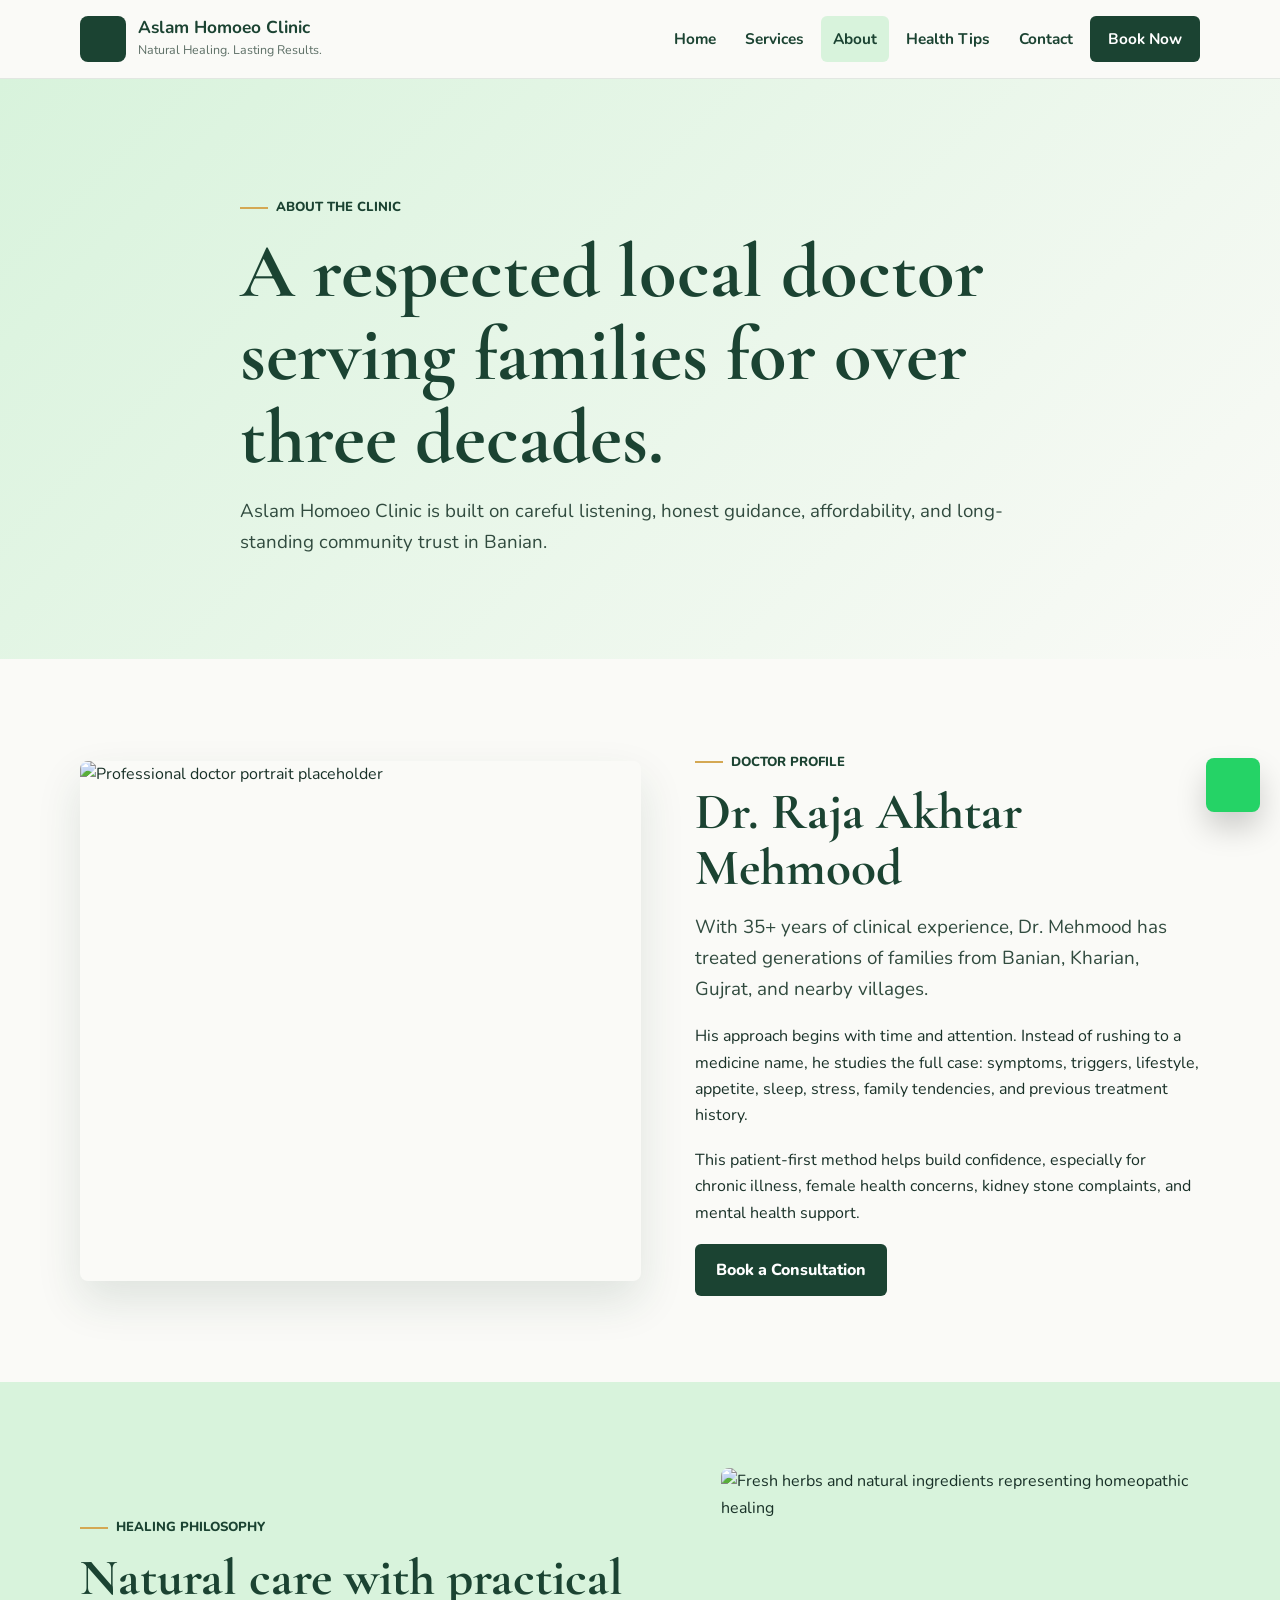
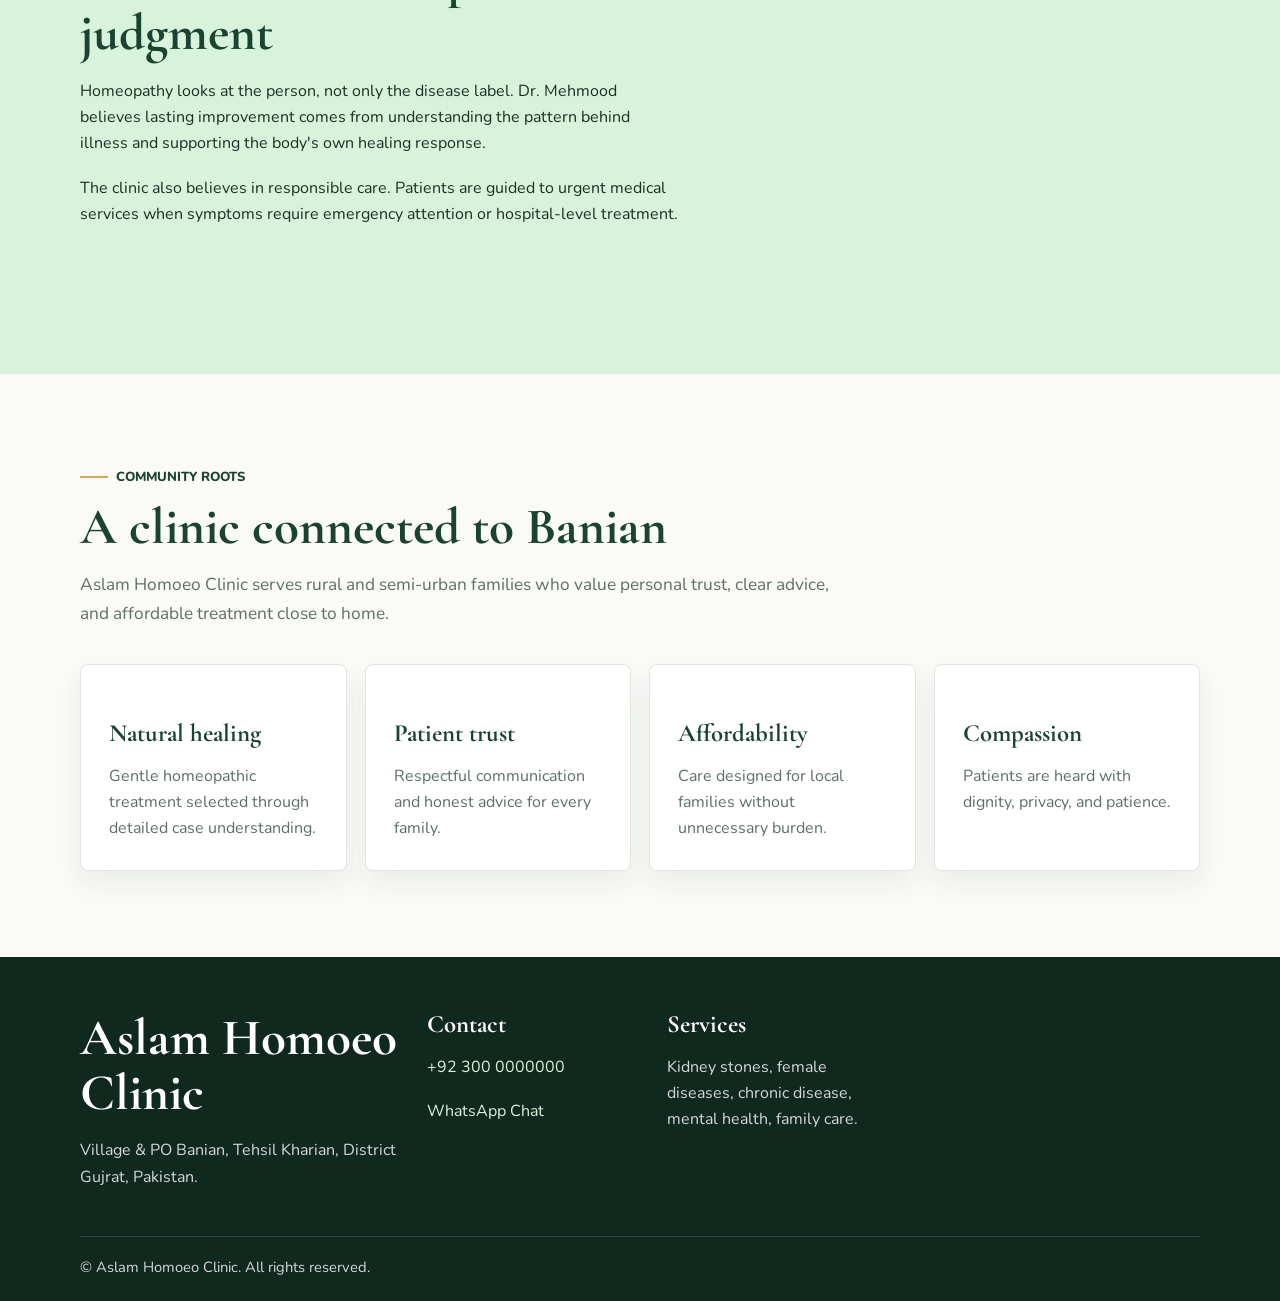
==== about.html @ 2507f26b "Add files via upload" ====
<!DOCTYPE html>
<html lang="en">
<head>
  <meta charset="UTF-8">
  <meta name="viewport" content="width=device-width, initial-scale=1.0">
  <title>About Dr Raja Akhtar Mehmood | Aslam Homoeo Clinic</title>
  <meta name="description" content="Learn about Dr Raja Akhtar Mehmood, his 35+ years of homeopathic experience, and Aslam Homoeo Clinic's community roots in Banian, Kharian, Gujrat.">
  <meta name="keywords" content="Dr Raja Akhtar Mehmood homeopathy, Best homeopathic doctor Banian, Homeopathic doctor Gujrat Pakistan">
  <meta name="google-analytics-placeholder" content="G-XXXXXXXXXX">
  <link rel="preconnect" href="https://fonts.googleapis.com">
  <link rel="preconnect" href="https://fonts.gstatic.com" crossorigin>
  <link href="https://fonts.googleapis.com/css2?family=Cormorant+Garamond:wght@600;700&family=Nunito:wght@400;500;600;700&display=swap" rel="stylesheet">
  <link rel="stylesheet" href="https://unpkg.com/@phosphor-icons/web@2.1.1/src/regular/style.css">
  <link rel="stylesheet" href="style.css">
</head>
<body>
  <a class="skip-link" href="#main">Skip to content</a>
  <header class="site-header"><nav class="navbar container" aria-label="Main navigation"><a class="brand" href="index.html"><span class="brand-mark"><i class="ph ph-leaf"></i></span><span><strong>Aslam Homoeo Clinic</strong><small>Natural Healing. Lasting Results.</small></span></a><button class="menu-toggle" type="button" aria-expanded="false" aria-controls="primary-menu" aria-label="Open menu"><i class="ph ph-list"></i></button><div class="nav-links" id="primary-menu"><a href="index.html">Home</a><a href="services.html">Services</a><a class="active" href="about.html">About</a><a href="blog.html">Health Tips</a><a href="contact.html">Contact</a><a class="nav-cta" href="booking.html">Book Now</a></div></nav></header>
  <main id="main">
    <section class="page-hero about-hero">
      <div class="container narrow"><span class="eyebrow">About the clinic</span><h1>A respected local doctor serving families for over three decades.</h1><p>Aslam Homoeo Clinic is built on careful listening, honest guidance, affordability, and long-standing community trust in Banian.</p></div>
    </section>

    <section class="section split-section">
      <div class="container split-grid">
        <div class="photo-frame"><img src="https://images.unsplash.com/photo-1622253692010-333f2da6031d?auto=format&fit=crop&w=900&q=80" alt="Professional doctor portrait placeholder" loading="lazy"></div>
        <div><span class="eyebrow">Doctor profile</span><h2>Dr. Raja Akhtar Mehmood</h2><p class="lead">With 35+ years of clinical experience, Dr. Mehmood has treated generations of families from Banian, Kharian, Gujrat, and nearby villages.</p><p>His approach begins with time and attention. Instead of rushing to a medicine name, he studies the full case: symptoms, triggers, lifestyle, appetite, sleep, stress, family tendencies, and previous treatment history.</p><p>This patient-first method helps build confidence, especially for chronic illness, female health concerns, kidney stone complaints, and mental health support.</p><a class="btn btn-primary" href="booking.html">Book a Consultation</a></div>
      </div>
    </section>

    <section class="section sage">
      <div class="container story-grid">
        <article><span class="eyebrow">Healing philosophy</span><h2>Natural care with practical judgment</h2><p>Homeopathy looks at the person, not only the disease label. Dr. Mehmood believes lasting improvement comes from understanding the pattern behind illness and supporting the body's own healing response.</p><p>The clinic also believes in responsible care. Patients are guided to urgent medical services when symptoms require emergency attention or hospital-level treatment.</p></article>
        <article class="image-tile"><img src="https://images.unsplash.com/photo-1471193945509-9ad0617afabf?auto=format&fit=crop&w=900&q=80" alt="Fresh herbs and natural ingredients representing homeopathic healing" loading="lazy"></article>
      </div>
    </section>

    <section class="section">
      <div class="container">
        <div class="section-heading"><span class="eyebrow">Community roots</span><h2>A clinic connected to Banian</h2><p>Aslam Homoeo Clinic serves rural and semi-urban families who value personal trust, clear advice, and affordable treatment close to home.</p></div>
        <div class="values-grid">
          <article><i class="ph ph-leaf"></i><h3>Natural healing</h3><p>Gentle homeopathic treatment selected through detailed case understanding.</p></article>
          <article><i class="ph ph-handshake"></i><h3>Patient trust</h3><p>Respectful communication and honest advice for every family.</p></article>
          <article><i class="ph ph-coins"></i><h3>Affordability</h3><p>Care designed for local families without unnecessary burden.</p></article>
          <article><i class="ph ph-heart"></i><h3>Compassion</h3><p>Patients are heard with dignity, privacy, and patience.</p></article>
        </div>
      </div>
    </section>
  </main>
  <footer class="site-footer"><div class="container footer-grid"><div><h2>Aslam Homoeo Clinic</h2><p>Village & PO Banian, Tehsil Kharian, District Gujrat, Pakistan.</p></div><div><h3>Contact</h3><p><a href="tel:+923000000000">+92 300 0000000</a></p><p><a href="https://wa.me/923000000000">WhatsApp Chat</a></p></div><div><h3>Services</h3><p>Kidney stones, female diseases, chronic disease, mental health, family care.</p></div><div class="footer-map"><iframe title="Map to Aslam Homoeo Clinic Banian" loading="lazy" src="https://www.google.com/maps?q=Banian%20Kharian%20Gujrat%20Pakistan&output=embed"></iframe></div></div><div class="footer-bottom container">© <span id="year"></span> Aslam Homoeo Clinic. All rights reserved.</div></footer>
  <a class="whatsapp-float" href="https://wa.me/923000000000?text=Assalam%20o%20Alaikum%2C%20I%20want%20to%20book%20a%20consultation%20at%20Aslam%20Homoeo%20Clinic." aria-label="Chat on WhatsApp"><i class="ph ph-whatsapp-logo"></i></a>
  <button class="scroll-top" type="button" aria-label="Scroll to top"><i class="ph ph-arrow-up"></i></button>
  <script src="script.js"></script>
</body>
</html>
---- style.css ----
:root {
  --forest: #1b4332;
  --forest-2: #24583f;
  --gold: #d4a853;
  --sage: #d8f3dc;
  --warm: #fafaf7;
  --ink: #183027;
  --muted: #5d6f66;
  --line: #dce8df;
  --white: #ffffff;
  --shadow: 0 20px 45px rgba(27, 67, 50, 0.12);
}

* { box-sizing: border-box; }
html { scroll-behavior: smooth; }
body {
  margin: 0;
  font-family: "Nunito", system-ui, -apple-system, BlinkMacSystemFont, "Segoe UI", sans-serif;
  color: var(--ink);
  background: var(--warm);
  line-height: 1.65;
  text-rendering: optimizeLegibility;
}
img { max-width: 100%; display: block; }
a { color: inherit; text-decoration: none; }
button, input, textarea, select { font: inherit; }
h1, h2, h3 {
  font-family: "Cormorant Garamond", Georgia, serif;
  line-height: 1.08;
  color: var(--forest);
  margin: 0 0 16px;
  letter-spacing: 0;
}
h1 { font-size: clamp(2.7rem, 6vw, 5.6rem); }
h2 { font-size: clamp(2.1rem, 4vw, 3.5rem); }
h3 { font-size: 1.55rem; }
p { margin: 0 0 18px; }
.container { width: min(1120px, calc(100% - 32px)); margin: 0 auto; }
.narrow { max-width: 800px; }
.skip-link { position: absolute; top: -48px; left: 16px; background: var(--forest); color: var(--white); padding: 10px 14px; z-index: 1000; }
.skip-link:focus { top: 16px; }

.site-header {
  position: sticky;
  top: 0;
  z-index: 100;
  background: rgba(250, 250, 247, 0.94);
  backdrop-filter: blur(14px);
  border-bottom: 1px solid rgba(27, 67, 50, 0.1);
}
.navbar { display: flex; align-items: center; justify-content: space-between; min-height: 78px; gap: 20px; }
.brand { display: inline-flex; align-items: center; gap: 12px; color: var(--forest); }
.brand-mark { width: 46px; height: 46px; border-radius: 8px; background: var(--forest); color: var(--gold); display: grid; place-items: center; font-size: 25px; }
.brand strong { display: block; font-size: 1.08rem; line-height: 1.1; }
.brand small { display: block; color: var(--muted); font-size: 0.78rem; margin-top: 3px; }
.nav-links { display: flex; align-items: center; gap: 5px; }
.nav-links a { padding: 10px 12px; border-radius: 6px; color: var(--forest); font-weight: 700; font-size: 0.96rem; }
.nav-links a:hover, .nav-links a.active { background: var(--sage); }
.nav-links .nav-cta { background: var(--forest); color: var(--white); padding-inline: 18px; }
.nav-links .nav-cta:hover, .nav-links .nav-cta.active { background: var(--forest-2); }
.menu-toggle { display: none; border: 0; background: var(--forest); color: var(--white); width: 44px; height: 44px; border-radius: 6px; font-size: 24px; }

.hero { min-height: calc(100vh - 78px); display: flex; align-items: center; padding: 44px 0; background: linear-gradient(90deg, var(--warm) 0%, var(--warm) 62%, var(--sage) 62%); }
.hero-grid, .split-grid { display: grid; grid-template-columns: 1fr 0.9fr; gap: 54px; align-items: center; }
.hero-copy p { font-size: 1.17rem; max-width: 620px; color: #314b3f; }
.hero-media { border-radius: 8px; overflow: hidden; box-shadow: var(--shadow); min-height: 520px; }
.hero-media img, .photo-frame img, .image-tile img { width: 100%; height: 100%; object-fit: cover; }
.eyebrow { display: inline-flex; align-items: center; gap: 8px; color: var(--forest); font-weight: 800; text-transform: uppercase; letter-spacing: 0; font-size: 0.82rem; margin-bottom: 12px; }
.eyebrow::before { content: ""; width: 28px; height: 2px; background: var(--gold); }
.hero-actions { display: flex; gap: 12px; flex-wrap: wrap; margin: 28px 0 12px; }
.btn { display: inline-flex; align-items: center; justify-content: center; gap: 8px; min-height: 48px; padding: 12px 20px; border-radius: 6px; font-weight: 800; border: 1px solid transparent; cursor: pointer; transition: transform 0.2s ease, background 0.2s ease, border-color 0.2s ease; }
.btn:hover { transform: translateY(-2px); }
.btn-primary { background: var(--forest); color: var(--white); }
.btn-secondary { background: var(--gold); color: #1e241d; }
.care-note, .small { font-size: 0.95rem; color: var(--muted); }

.trust-bar { background: var(--forest); color: var(--white); }
.trust-items { display: grid; grid-template-columns: repeat(3, 1fr); gap: 1px; }
.trust-items span { text-align: center; padding: 20px 12px; background: rgba(255,255,255,0.04); }
.trust-items strong { color: var(--gold); }

.section { padding: 86px 0; }
.sage { background: var(--sage); }
.section-heading { max-width: 760px; margin-bottom: 36px; }
.section-heading.center { margin-inline: auto; text-align: center; }
.section-heading p { color: var(--muted); font-size: 1.08rem; }
.section-heading.light h2, .section-heading.light .eyebrow, .section-heading.light p { color: var(--white); }
.card-grid { display: grid; grid-template-columns: repeat(3, 1fr); gap: 20px; }
.service-card, .feature-grid article, .values-grid article, .specialty-card, .testimonial, .form-card, .contact-panel, .booking-aside, .blog-card, .service-detail {
  background: var(--white);
  border: 1px solid var(--line);
  border-radius: 8px;
  box-shadow: 0 12px 28px rgba(27, 67, 50, 0.07);
}
.service-card, .feature-grid article, .values-grid article { padding: 28px; }
.service-card i, .feature-grid i, .values-grid i, .service-detail i { color: var(--gold); font-size: 34px; margin-bottom: 16px; display: inline-block; }
.service-card p, .feature-grid p, .values-grid p { color: var(--muted); margin-bottom: 0; }
.split-section .lead { font-size: 1.18rem; color: #314b3f; }
.photo-frame { min-height: 520px; border-radius: 8px; overflow: hidden; box-shadow: var(--shadow); }
.check-list { list-style: none; padding: 0; margin: 18px 0 24px; }
.check-list li { position: relative; padding-left: 30px; margin-bottom: 10px; }
.check-list li::before { content: "✓"; position: absolute; left: 0; top: 0; color: var(--forest); font-weight: 900; }
.text-link { color: var(--forest); font-weight: 900; display: inline-flex; gap: 6px; align-items: center; }

.feature-grid, .values-grid { display: grid; grid-template-columns: repeat(4, 1fr); gap: 18px; }
.specialty-band { background: var(--forest); }
.specialty-grid { grid-template-columns: repeat(3, 1fr); }
.specialty-card { padding: 30px; background: #fdfdf9; }
.specialty-card i { font-size: 38px; color: var(--forest); background: var(--sage); width: 58px; height: 58px; border-radius: 8px; display: grid; place-items: center; margin-bottom: 20px; }
.specialty-card p { color: var(--muted); }
.specialty-card a { color: var(--forest); font-weight: 900; }

.testimonial-shell { position: relative; display: grid; grid-template-columns: 48px 1fr 48px; gap: 18px; align-items: center; }
.testimonial-slider { position: relative; min-height: 245px; }
.testimonial { display: none; padding: 38px; min-height: 245px; }
.testimonial.active { display: block; animation: fadeIn 0.35s ease; }
.stars { color: var(--gold); font-size: 1.25rem; margin-bottom: 14px; }
.testimonial p { font-size: 1.25rem; color: #314b3f; }
.testimonial h3 { margin-bottom: 0; font-size: 1.25rem; }
.slider-btn { width: 48px; height: 48px; border: 1px solid var(--line); background: var(--white); color: var(--forest); border-radius: 6px; display: grid; place-items: center; cursor: pointer; }

.faq-wrap { max-width: 900px; }
.faq-item { border-bottom: 1px solid rgba(27,67,50,0.18); }
.faq-item button { width: 100%; padding: 22px 0; border: 0; background: transparent; color: var(--forest); display: flex; justify-content: space-between; align-items: center; text-align: left; font-weight: 900; cursor: pointer; }
.faq-panel { max-height: 0; overflow: hidden; transition: max-height 0.3s ease; }
.faq-panel p { color: var(--muted); padding: 0 42px 20px 0; margin: 0; }
.faq-item.open .faq-panel { max-height: 220px; }
.faq-item.open i { transform: rotate(45deg); }
.faq-item i { transition: transform 0.2s ease; }

.final-cta { padding: 76px 0; text-align: center; background: linear-gradient(rgba(27,67,50,0.9), rgba(27,67,50,0.9)), url("https://images.unsplash.com/photo-1471193945509-9ad0617afabf?auto=format&fit=crop&w=1400&q=80") center/cover; color: var(--white); }
.final-cta h2 { color: var(--white); }

.page-hero { padding: 112px 0 84px; background: linear-gradient(135deg, var(--sage), var(--warm)); }
.page-hero p { color: #314b3f; font-size: 1.17rem; }
.service-detail-list { display: grid; gap: 24px; }
.service-detail { display: grid; grid-template-columns: 0.72fr 1fr; gap: 36px; padding: 34px; align-items: start; }
.highlight-detail { border-color: rgba(212, 168, 83, 0.55); background: #fffdf6; }
.service-detail h3 { font-size: 1.25rem; margin-bottom: 8px; }

.story-grid { display: grid; grid-template-columns: 1fr 0.8fr; gap: 42px; align-items: center; }
.image-tile { min-height: 420px; border-radius: 8px; overflow: hidden; }

.contact-grid, .booking-grid { display: grid; grid-template-columns: 0.85fr 1.15fr; gap: 26px; align-items: start; }
.contact-panel, .booking-aside { padding: 30px; }
.contact-line { display: flex; gap: 12px; margin-bottom: 18px; color: #314b3f; }
.contact-line i { color: var(--gold); font-size: 24px; flex: 0 0 auto; margin-top: 2px; }
.form-card { padding: 30px; }
.form-card label { display: grid; gap: 7px; color: var(--forest); font-weight: 800; margin-bottom: 16px; }
.form-card input, .form-card textarea, .form-card select { width: 100%; border: 1px solid #cbdccf; background: #fff; border-radius: 6px; padding: 13px 14px; color: var(--ink); }
.form-card input:focus, .form-card textarea:focus, .form-card select:focus { outline: 3px solid rgba(212,168,83,0.28); border-color: var(--gold); }
.form-card .field-error { border-color: #b3261e; }
.form-row { display: grid; grid-template-columns: 1fr 1fr; gap: 16px; }
.form-status { min-height: 24px; color: var(--forest); font-weight: 800; margin-top: 12px; }
.map-section iframe, .footer-map iframe { width: 100%; border: 0; display: block; }
.map-section iframe { height: 420px; }
.footer-map iframe { height: 170px; border-radius: 8px; }
.doctor-note { display: flex; gap: 14px; padding-top: 22px; border-top: 1px solid var(--line); margin-top: 22px; }
.doctor-note i { color: var(--gold); font-size: 30px; }

.blog-grid { display: grid; gap: 24px; }
.blog-card { display: grid; grid-template-columns: 0.42fr 1fr; overflow: hidden; }
.blog-card img { width: 100%; height: 100%; object-fit: cover; min-height: 280px; }
.blog-card div { padding: 30px; }
.blog-card span { color: var(--gold); font-weight: 900; text-transform: uppercase; font-size: 0.8rem; }

.site-footer { background: #10291f; color: rgba(255,255,255,0.82); padding: 54px 0 22px; }
.site-footer h2, .site-footer h3 { color: var(--white); }
.footer-grid { display: grid; grid-template-columns: 1.2fr 0.8fr 0.8fr 1.1fr; gap: 28px; }
.site-footer a { color: var(--sage); }
.footer-bottom { border-top: 1px solid rgba(255,255,255,0.14); margin-top: 28px; padding-top: 18px; font-size: 0.92rem; }
.whatsapp-float, .scroll-top { position: fixed; right: 20px; width: 54px; height: 54px; border-radius: 8px; display: grid; place-items: center; border: 0; z-index: 120; box-shadow: 0 16px 30px rgba(0,0,0,0.18); }
.whatsapp-float { bottom: 88px; background: #25d366; color: #092a15; font-size: 30px; }
.scroll-top { bottom: 22px; background: var(--forest); color: var(--white); font-size: 22px; opacity: 0; pointer-events: none; cursor: pointer; transition: opacity 0.2s ease; }
.scroll-top.visible { opacity: 1; pointer-events: auto; }

@keyframes fadeIn { from { opacity: 0; transform: translateY(8px); } to { opacity: 1; transform: translateY(0); } }

@media (max-width: 920px) {
  .menu-toggle { display: grid; place-items: center; }
  .nav-links { position: absolute; left: 16px; right: 16px; top: 78px; background: var(--warm); border: 1px solid var(--line); box-shadow: var(--shadow); border-radius: 8px; padding: 12px; flex-direction: column; align-items: stretch; display: none; }
  .nav-links.open { display: flex; }
  .nav-links a { width: 100%; }
  .hero { min-height: auto; background: var(--warm); padding: 34px 0 58px; }
  .hero-grid, .split-grid, .story-grid, .contact-grid, .booking-grid, .service-detail { grid-template-columns: 1fr; }
  .hero-media, .photo-frame { min-height: 380px; }
  .card-grid, .feature-grid, .values-grid { grid-template-columns: repeat(2, 1fr); }
  .footer-grid { grid-template-columns: 1fr 1fr; }
}

@media (max-width: 640px) {
  .container { width: min(100% - 24px, 1120px); }
  .navbar { min-height: 72px; }
  .brand-mark { width: 40px; height: 40px; }
  .brand small { display: none; }
  h1 { font-size: 2.65rem; }
  h2 { font-size: 2.15rem; }
  .section { padding: 62px 0; }
  .page-hero { padding: 84px 0 58px; }
  .hero-actions, .btn, .full-mobile { width: 100%; }
  .trust-items, .card-grid, .feature-grid, .values-grid, .specialty-grid, .footer-grid, .form-row, .blog-card { grid-template-columns: 1fr; }
  .testimonial-shell { grid-template-columns: 1fr; }
  .slider-btn { display: none; }
  .testimonial { padding: 26px; }
  .service-detail, .contact-panel, .booking-aside, .form-card, .blog-card div { padding: 24px; }
  .blog-card img { min-height: 220px; }
  .whatsapp-float, .scroll-top { right: 14px; width: 50px; height: 50px; }
}
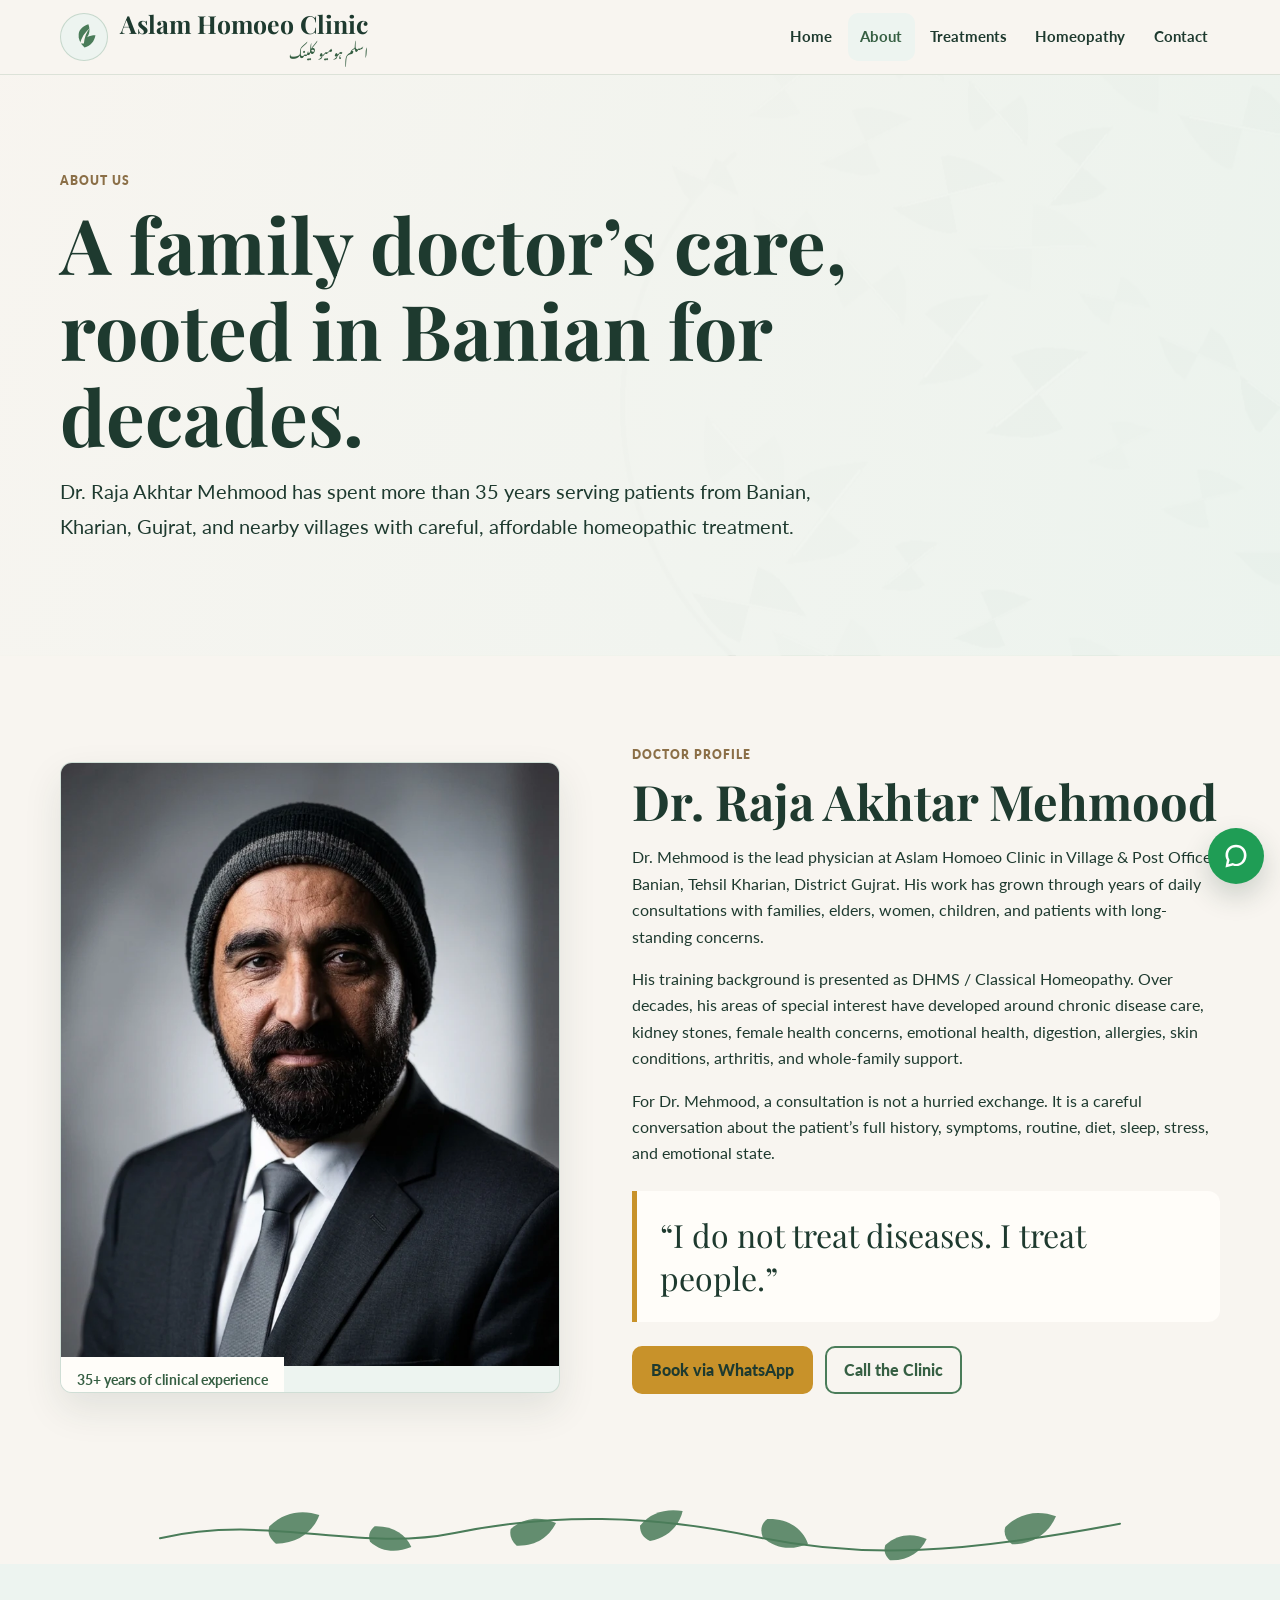
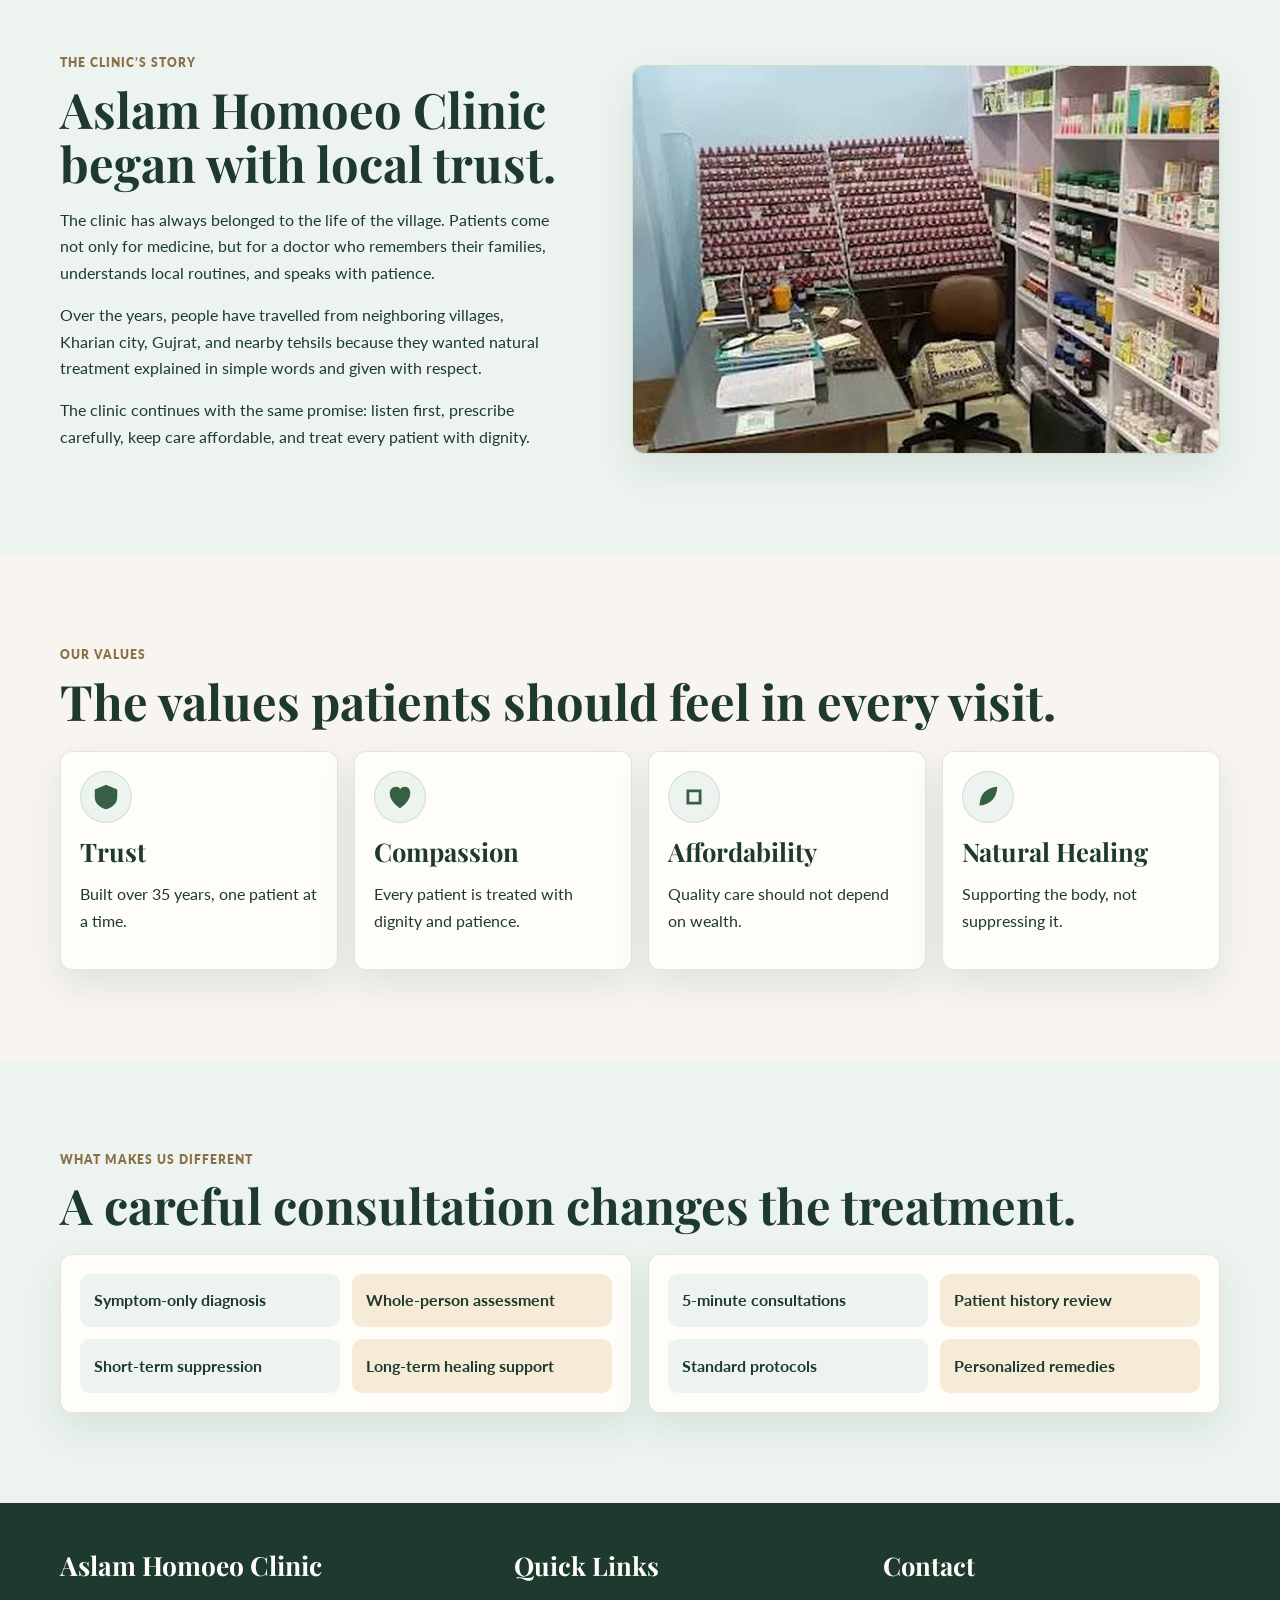
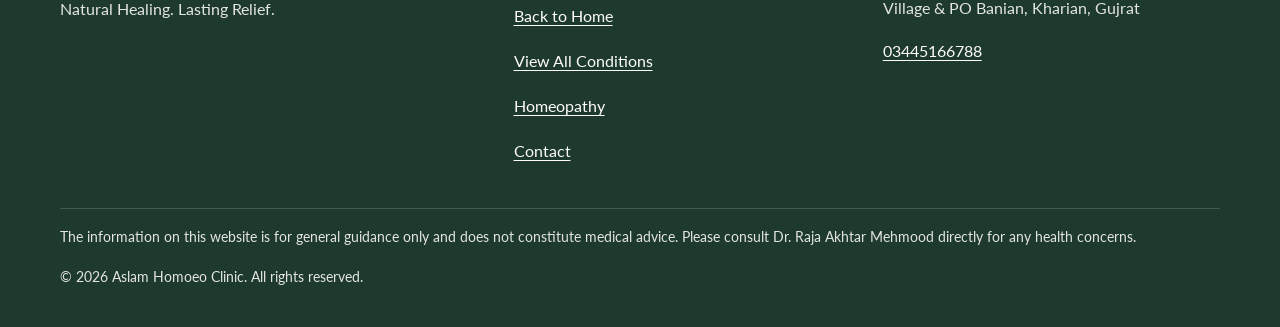
==== commit b8551b4e: "Add files via upload" ====
--- a/about.html
+++ b/about.html
@@ -1,55 +1,104 @@
-<!DOCTYPE html>
+<!doctype html>
 <html lang="en">
 <head>
-  <meta charset="UTF-8">
-  <meta name="viewport" content="width=device-width, initial-scale=1.0">
-  <title>About Dr Raja Akhtar Mehmood | Aslam Homoeo Clinic</title>
-  <meta name="description" content="Learn about Dr Raja Akhtar Mehmood, his 35+ years of homeopathic experience, and Aslam Homoeo Clinic's community roots in Banian, Kharian, Gujrat.">
-  <meta name="keywords" content="Dr Raja Akhtar Mehmood homeopathy, Best homeopathic doctor Banian, Homeopathic doctor Gujrat Pakistan">
-  <meta name="google-analytics-placeholder" content="G-XXXXXXXXXX">
+  <meta charset="utf-8">
+  <meta name="viewport" content="width=device-width, initial-scale=1">
+  <title>About Dr. Raja Akhtar Mehmood | 35+ Years Homeopathic Experience | Kharian</title>
+  <meta name="description" content="Meet Dr. Raja Akhtar Mehmood, an experienced homeopathic physician serving Banian, Kharian, Gujrat families for over 35 years.">
+  <link rel="canonical" href="https://aslamhomoeoclinic.pk/about.html">
+  <meta property="og:title" content="About Dr. Raja Akhtar Mehmood | Aslam Homoeo Clinic">
+  <meta property="og:description" content="Learn about Dr. Mehmood's listening-first homeopathic care and decades of service in Banian, Kharian, Gujrat.">
+  <meta property="og:type" content="website">
+  <meta property="og:url" content="https://aslamhomoeoclinic.pk/about.html">
+  <meta property="og:image" content="https://aslamhomoeoclinic.pk/assets/images/dr-mehmood-portrait.jpg">
+  <meta name="twitter:card" content="summary_large_image">
   <link rel="preconnect" href="https://fonts.googleapis.com">
   <link rel="preconnect" href="https://fonts.gstatic.com" crossorigin>
-  <link href="https://fonts.googleapis.com/css2?family=Cormorant+Garamond:wght@600;700&family=Nunito:wght@400;500;600;700&display=swap" rel="stylesheet">
-  <link rel="stylesheet" href="https://unpkg.com/@phosphor-icons/web@2.1.1/src/regular/style.css">
-  <link rel="stylesheet" href="style.css">
+  <link href="https://fonts.googleapis.com/css2?family=Lato:wght@400;700;900&family=Noto+Nastaliq+Urdu:wght@400&family=Playfair+Display:wght@700&display=swap" rel="stylesheet">
+  <script>document.documentElement.classList.add('js');</script>
+  <style>body{margin:0;background:#f8f5f0;color:#1e3a2f;font-family:Lato,Arial,sans-serif}.site-header{position:sticky;top:0;z-index:900;background:rgba(248,245,240,.95);border-bottom:1px solid rgba(74,124,89,.16)}.container{width:min(100% - 2rem,1160px);margin:auto}.btn{min-height:48px}</style>
+  <link rel="preload" href="css/style.css" as="style" onload="this.onload=null;this.rel='stylesheet'">
+  <link rel="preload" href="css/components.css" as="style" onload="this.onload=null;this.rel='stylesheet'">
+  <link rel="preload" href="css/responsive.css" as="style" onload="this.onload=null;this.rel='stylesheet'">
+  <noscript><link rel="stylesheet" href="css/style.css"><link rel="stylesheet" href="css/components.css"><link rel="stylesheet" href="css/responsive.css"></noscript>
+  <!-- Google Analytics 4: replace G-XXXXXXXXXX and uncomment when analytics is activated. -->
 </head>
 <body>
-  <a class="skip-link" href="#main">Skip to content</a>
-  <header class="site-header"><nav class="navbar container" aria-label="Main navigation"><a class="brand" href="index.html"><span class="brand-mark"><i class="ph ph-leaf"></i></span><span><strong>Aslam Homoeo Clinic</strong><small>Natural Healing. Lasting Results.</small></span></a><button class="menu-toggle" type="button" aria-expanded="false" aria-controls="primary-menu" aria-label="Open menu"><i class="ph ph-list"></i></button><div class="nav-links" id="primary-menu"><a href="index.html">Home</a><a href="services.html">Services</a><a class="active" href="about.html">About</a><a href="blog.html">Health Tips</a><a href="contact.html">Contact</a><a class="nav-cta" href="booking.html">Book Now</a></div></nav></header>
+  <a class="skip-link" href="#main">Skip to main content</a>
+  <header class="site-header"><div class="nav-wrap"><a class="brand" href="index.html"><span class="brand-mark" aria-hidden="true"><svg viewBox="0 0 48 48"><path fill="#4A7C59" d="M24 41c-7-7-10-14-9-21 1-7 6-12 15-15 3 8 2 15-2 20 4-2 8-3 13-3-2 10-7 16-17 19Z"/><path fill="#F8F5F0" d="M23 35c1-10 4-18 10-25-9 8-14 16-16 25h6Z"/></svg></span><span><span class="brand-name">Aslam Homoeo Clinic</span><span class="brand-urdu" lang="ur" dir="rtl">اسلم ہومیو کلینک</span></span></a><button class="menu-toggle" type="button" aria-label="Open navigation menu" aria-expanded="false" aria-controls="primary-nav"><span></span></button><nav class="primary-nav" id="primary-nav" aria-label="Primary navigation"><a href="index.html">Home</a><a href="about.html" aria-current="page">About</a><a href="treatments.html">Treatments</a><a href="homeopathy.html">Homeopathy</a><a href="contact.html">Contact</a></nav></div></header>
   <main id="main">
-    <section class="page-hero about-hero">
-      <div class="container narrow"><span class="eyebrow">About the clinic</span><h1>A respected local doctor serving families for over three decades.</h1><p>Aslam Homoeo Clinic is built on careful listening, honest guidance, affordability, and long-standing community trust in Banian.</p></div>
-    </section>
-
-    <section class="section split-section">
-      <div class="container split-grid">
-        <div class="photo-frame"><img src="https://images.unsplash.com/photo-1622253692010-333f2da6031d?auto=format&fit=crop&w=900&q=80" alt="Professional doctor portrait placeholder" loading="lazy"></div>
-        <div><span class="eyebrow">Doctor profile</span><h2>Dr. Raja Akhtar Mehmood</h2><p class="lead">With 35+ years of clinical experience, Dr. Mehmood has treated generations of families from Banian, Kharian, Gujrat, and nearby villages.</p><p>His approach begins with time and attention. Instead of rushing to a medicine name, he studies the full case: symptoms, triggers, lifestyle, appetite, sleep, stress, family tendencies, and previous treatment history.</p><p>This patient-first method helps build confidence, especially for chronic illness, female health concerns, kidney stone complaints, and mental health support.</p><a class="btn btn-primary" href="booking.html">Book a Consultation</a></div>
+    <section class="page-hero">
+      <div class="container">
+        <p class="eyebrow" data-editable="true">About Us</p>
+        <h1 data-editable="true">A family doctor’s care, rooted in Banian for decades.</h1>
+        <p class="lead" data-editable="true">Dr. Raja Akhtar Mehmood has spent more than 35 years serving patients from Banian, Kharian, Gujrat, and nearby villages with careful, affordable homeopathic treatment.</p>
       </div>
     </section>
-
-    <section class="section sage">
-      <div class="container story-grid">
-        <article><span class="eyebrow">Healing philosophy</span><h2>Natural care with practical judgment</h2><p>Homeopathy looks at the person, not only the disease label. Dr. Mehmood believes lasting improvement comes from understanding the pattern behind illness and supporting the body's own healing response.</p><p>The clinic also believes in responsible care. Patients are guided to urgent medical services when symptoms require emergency attention or hospital-level treatment.</p></article>
-        <article class="image-tile"><img src="https://images.unsplash.com/photo-1471193945509-9ad0617afabf?auto=format&fit=crop&w=900&q=80" alt="Fresh herbs and natural ingredients representing homeopathic healing" loading="lazy"></article>
-      </div>
-    </section>
-
     <section class="section">
-      <div class="container">
-        <div class="section-heading"><span class="eyebrow">Community roots</span><h2>A clinic connected to Banian</h2><p>Aslam Homoeo Clinic serves rural and semi-urban families who value personal trust, clear advice, and affordable treatment close to home.</p></div>
-        <div class="values-grid">
-          <article><i class="ph ph-leaf"></i><h3>Natural healing</h3><p>Gentle homeopathic treatment selected through detailed case understanding.</p></article>
-          <article><i class="ph ph-handshake"></i><h3>Patient trust</h3><p>Respectful communication and honest advice for every family.</p></article>
-          <article><i class="ph ph-coins"></i><h3>Affordability</h3><p>Care designed for local families without unnecessary burden.</p></article>
-          <article><i class="ph ph-heart"></i><h3>Compassion</h3><p>Patients are heard with dignity, privacy, and patience.</p></article>
+      <div class="container split">
+        <picture class="image-frame">
+          <source srcset="assets/images/dr-mehmood-portrait.webp" type="image/webp">
+          <img src="assets/images/dr-mehmood-portrait.jpg" alt="Dr. Raja Akhtar Mehmood homeopathic doctor in Banian Kharian Gujrat" width="760" height="920">
+          <span class="image-caption">35+ years of clinical experience</span>
+        </picture>
+        <div>
+          <p class="eyebrow" data-editable="true">Doctor Profile</p>
+          <h2 data-editable="true">Dr. Raja Akhtar Mehmood</h2>
+          <p data-editable="true">Dr. Mehmood is the lead physician at Aslam Homoeo Clinic in Village & Post Office Banian, Tehsil Kharian, District Gujrat. His work has grown through years of daily consultations with families, elders, women, children, and patients with long-standing concerns.</p>
+          <p data-editable="true">His training background is presented as DHMS / Classical Homeopathy. Over decades, his areas of special interest have developed around chronic disease care, kidney stones, female health concerns, emotional health, digestion, allergies, skin conditions, arthritis, and whole-family support.</p>
+          <p data-editable="true">For Dr. Mehmood, a consultation is not a hurried exchange. It is a careful conversation about the patient’s full history, symptoms, routine, diet, sleep, stress, and emotional state.</p>
+          <blockquote class="quote" data-editable="true">“I do not treat diseases. I treat people.”</blockquote>
+          <div class="cta-row"><a class="btn btn-primary" href="contact.html">Book via WhatsApp</a><a class="btn btn-secondary" href="tel:+923445166788">Call the Clinic</a></div>
         </div>
       </div>
     </section>
+    <div class="divider" aria-hidden="true"><svg viewBox="0 0 1440 96"><path d="M0 56 C160 18 295 78 442 48 S733 20 895 54 1206 78 1440 34" fill="none" stroke="#4A7C59" stroke-width="3" stroke-linecap="round"/><g fill="#4A7C59" opacity=".85"><path d="M164 38c23-23 52-25 75-17-9 24-30 42-65 43-10-8-13-16-10-26z"/><path d="M315 61c18 16 40 17 62 8-8-18-27-32-55-31-8 7-10 14-7 23z"/><path d="M526 42c22-19 47-18 68-9-10 20-29 35-59 34-8-7-11-15-9-25z"/><path d="M720 37c16-20 39-26 64-22-5 21-21 40-49 45-10-5-15-12-15-23z"/><path d="M904 54c20 19 45 20 68 10-8-22-29-38-61-37-9 7-11 16-7 27z"/><path d="M1088 66c19-17 42-18 62-9-9 19-27 33-55 32-7-6-10-14-7-23z"/><path d="M1268 39c23-23 52-25 76-16-10 23-31 42-66 42-10-8-13-17-10-26z"/></g></svg></div>
+    <section class="section tint">
+      <div class="container split">
+        <div>
+          <p class="eyebrow" data-editable="true">The Clinic’s Story</p>
+          <h2 data-editable="true">Aslam Homoeo Clinic began with local trust.</h2>
+          <p data-editable="true">The clinic has always belonged to the life of the village. Patients come not only for medicine, but for a doctor who remembers their families, understands local routines, and speaks with patience.</p>
+          <p data-editable="true">Over the years, people have travelled from neighboring villages, Kharian city, Gujrat, and nearby tehsils because they wanted natural treatment explained in simple words and given with respect.</p>
+          <p data-editable="true">The clinic continues with the same promise: listen first, prescribe carefully, keep care affordable, and treat every patient with dignity.</p>
+        </div>
+        <picture class="image-frame">
+          <source srcset="assets/images/clinic-exterior-banain-kharian.webp" type="image/webp">
+          <img src="assets/images/clinic-exterior-banain-kharian.jpg" alt="Aslam Homoeo Clinic exterior illustration in Banian Kharian Gujrat" width="1000" height="660" loading="lazy">
+        </picture>
+      </div>
+    </section>
+    <section class="section">
+      <div class="container">
+        <p class="eyebrow" data-editable="true">Our Values</p>
+        <h2 data-editable="true">The values patients should feel in every visit.</h2>
+        <div class="values-grid">
+          <article class="value-card"><span class="icon-badge" aria-hidden="true"><svg viewBox="0 0 32 32"><path fill="currentColor" d="M16 3 4 8v8c0 7 5 11 12 13 7-2 12-6 12-13V8L16 3Z"/></svg></span><h3>Trust</h3><p data-editable="true">Built over 35 years, one patient at a time.</p></article>
+          <article class="value-card"><span class="icon-badge" aria-hidden="true"><svg viewBox="0 0 32 32"><path fill="currentColor" d="M16 28S5 21 5 12c0-4 3-7 7-7 2 0 4 1 4 3 1-2 3-3 5-3 4 0 6 3 6 7 0 9-11 16-11 16Z"/></svg></span><h3>Compassion</h3><p data-editable="true">Every patient is treated with dignity and patience.</p></article>
+          <article class="value-card"><span class="icon-badge" aria-hidden="true"><svg viewBox="0 0 32 32"><path fill="currentColor" d="M8 8h16v16H8V8Zm3 3v10h10V11H11Z"/></svg></span><h3>Affordability</h3><p data-editable="true">Quality care should not depend on wealth.</p></article>
+          <article class="value-card"><span class="icon-badge" aria-hidden="true"><svg viewBox="0 0 32 32"><path fill="currentColor" d="M7 25c12-1 18-8 19-20C14 6 7 13 7 25Z"/></svg></span><h3>Natural Healing</h3><p data-editable="true">Supporting the body, not suppressing it.</p></article>
+        </div>
+      </div>
+    </section>
+    <section class="section tint">
+      <div class="container">
+        <p class="eyebrow" data-editable="true">What Makes Us Different</p>
+        <h2 data-editable="true">A careful consultation changes the treatment.</h2>
+        <div class="comparison">
+          <div class="comparison-card">
+            <div class="comparison-row"><span>Symptom-only diagnosis</span><strong>Whole-person assessment</strong></div>
+            <div class="comparison-row"><span>Short-term suppression</span><strong>Long-term healing support</strong></div>
+          </div>
+          <div class="comparison-card">
+            <div class="comparison-row"><span>5-minute consultations</span><strong>Patient history review</strong></div>
+            <div class="comparison-row"><span>Standard protocols</span><strong>Personalized remedies</strong></div>
+          </div>
+        </div>
+        <!-- Future hook: Facebook Page widget can be embedded in this section after the clinic page is created. -->
+      </div>
+    </section>
   </main>
-  <footer class="site-footer"><div class="container footer-grid"><div><h2>Aslam Homoeo Clinic</h2><p>Village & PO Banian, Tehsil Kharian, District Gujrat, Pakistan.</p></div><div><h3>Contact</h3><p><a href="tel:+923000000000">+92 300 0000000</a></p><p><a href="https://wa.me/923000000000">WhatsApp Chat</a></p></div><div><h3>Services</h3><p>Kidney stones, female diseases, chronic disease, mental health, family care.</p></div><div class="footer-map"><iframe title="Map to Aslam Homoeo Clinic Banian" loading="lazy" src="https://www.google.com/maps?q=Banian%20Kharian%20Gujrat%20Pakistan&output=embed"></iframe></div></div><div class="footer-bottom container">© <span id="year"></span> Aslam Homoeo Clinic. All rights reserved.</div></footer>
-  <a class="whatsapp-float" href="https://wa.me/923000000000?text=Assalam%20o%20Alaikum%2C%20I%20want%20to%20book%20a%20consultation%20at%20Aslam%20Homoeo%20Clinic." aria-label="Chat on WhatsApp"><i class="ph ph-whatsapp-logo"></i></a>
-  <button class="scroll-top" type="button" aria-label="Scroll to top"><i class="ph ph-arrow-up"></i></button>
-  <script src="script.js"></script>
+  <footer class="site-footer"><div class="container footer-grid"><div><h2>Aslam Homoeo Clinic</h2><p>Natural Healing. Lasting Relief.</p></div><nav class="footer-links" aria-label="Footer links"><h3>Quick Links</h3><a href="index.html">Back to Home</a><a href="treatments.html">View All Conditions</a><a href="homeopathy.html">Homeopathy</a><a href="contact.html">Contact</a></nav><div><h3>Contact</h3><p>Village & PO Banian, Kharian, Gujrat</p><p><a href="tel:+923445166788">03445166788</a></p><!-- Add Google Business Profile link once created or claimed. --></div></div><div class="container footer-bottom"><p>The information on this website is for general guidance only and does not constitute medical advice. Please consult Dr. Raja Akhtar Mehmood directly for any health concerns.</p><p>© 2026 Aslam Homoeo Clinic. All rights reserved.</p></div></footer>
+  <a class="floating-whatsapp" aria-label="Book via WhatsApp" href="https://wa.me/923445166788?text=%D8%A7%D9%84%D8%B3%D9%84%D8%A7%D9%85%20%D8%B9%D9%84%DB%8C%DA%A9%D9%85%D8%8C%20%D9%85%DB%8C%DA%BA%20%D8%A7%D8%B3%D9%84%D9%85%20%DB%81%D9%88%D9%85%DB%8C%D9%88%20%DA%A9%D9%84%DB%8C%D9%86%DA%A9%20%D8%B3%DB%92%20%D8%B1%D8%A7%D8%A8%D8%B7%DB%81%20%DA%A9%D8%B1%D9%86%D8%A7%20%DA%86%D8%A7%DB%81%D8%AA%D8%A7%2F%DA%86%D8%A7%DB%81%D8%AA%DB%8C%20%DB%81%D9%88%DA%BA%DB%94" target="_blank" rel="noopener"><svg viewBox="0 0 32 32" aria-hidden="true"><path fill="currentColor" d="M16 3C9 3 4 8 4 15c0 2 .6 4 1.6 5.7L4 29l8.5-2.1c1.2.4 2.3.6 3.5.6 7 0 12-5.2 12-12.4C28 8 23 3 16 3Zm0 22c-1.1 0-2.2-.2-3.2-.7l-.4-.2-5 1.3 1.3-4.8-.3-.5C7.5 18.6 7 16.8 7 15c0-5.3 3.8-9 9-9s9 3.8 9 9.1c0 5.5-3.8 9.9-9 9.9Z"/></svg></a><button class="back-to-top" type="button" aria-label="Back to top">↑</button><script defer src="js/main.js"></script>
 </body>
 </html>
--- a/css/style.css
+++ b/css/style.css
@@ -0,0 +1,535 @@
+:root {
+  --sage: #4a7c59;
+  --sage-dark: #365f43;
+  --earth: #8b6f47;
+  --linen: #f8f5f0;
+  --linen-deep: #eee7dc;
+  --forest: #1e3a2f;
+  --mist: #a8c5b5;
+  --mist-soft: #edf4f0;
+  --amber: #c8922a;
+  --amber-dark: #9f6f14;
+  --white: #fffdf9;
+  --shadow: 0 16px 38px rgba(30, 58, 47, 0.1);
+  --radius: 12px;
+  --focus: 0 0 0 4px rgba(200, 146, 42, 0.35);
+  --max: 1160px;
+}
+
+*,
+*::before,
+*::after {
+  box-sizing: border-box;
+}
+
+html {
+  color: var(--forest);
+  background: var(--linen);
+  font-family: Lato, Arial, sans-serif;
+  line-height: 1.65;
+  scroll-behavior: smooth;
+  text-rendering: optimizeLegibility;
+}
+
+body {
+  margin: 0;
+  min-width: 320px;
+  background: var(--linen);
+  color: var(--forest);
+}
+
+body.nav-open {
+  overflow: hidden;
+}
+
+img,
+svg,
+iframe {
+  max-width: 100%;
+}
+
+img {
+  display: block;
+  height: auto;
+}
+
+a {
+  color: var(--sage-dark);
+  text-decoration-thickness: 0.08em;
+  text-underline-offset: 0.2em;
+}
+
+a:hover {
+  color: var(--earth);
+}
+
+:focus-visible {
+  outline: 0;
+  box-shadow: var(--focus);
+  border-radius: 8px;
+}
+
+.skip-link {
+  position: absolute;
+  z-index: 1000;
+  top: 0.75rem;
+  left: 0.75rem;
+  transform: translateY(-180%);
+  padding: 0.75rem 1rem;
+  background: var(--forest);
+  color: var(--white);
+  border-radius: 8px;
+}
+
+.skip-link:focus {
+  transform: translateY(0);
+}
+
+.site-header {
+  position: sticky;
+  top: 0;
+  z-index: 900;
+  background: rgba(248, 245, 240, 0.95);
+  border-bottom: 1px solid rgba(74, 124, 89, 0.16);
+  backdrop-filter: blur(12px);
+}
+
+.nav-wrap {
+  display: flex;
+  align-items: center;
+  justify-content: space-between;
+  width: min(100% - 2rem, var(--max));
+  min-height: 74px;
+  margin: 0 auto;
+  gap: 1rem;
+}
+
+.brand {
+  display: inline-flex;
+  align-items: center;
+  gap: 0.75rem;
+  color: var(--forest);
+  text-decoration: none;
+}
+
+.brand-mark {
+  display: grid;
+  width: 48px;
+  height: 48px;
+  place-items: center;
+  border-radius: 50%;
+  background: var(--mist-soft);
+  border: 1px solid rgba(74, 124, 89, 0.24);
+}
+
+.brand-mark svg {
+  width: 31px;
+  height: 31px;
+}
+
+.brand-name {
+  display: block;
+  font-family: "Playfair Display", Georgia, serif;
+  font-size: clamp(1.15rem, 4vw, 1.55rem);
+  line-height: 1.05;
+  font-weight: 700;
+  letter-spacing: 0;
+}
+
+.brand-urdu {
+  display: block;
+  margin-top: 0.15rem;
+  color: var(--sage-dark);
+  font-family: "Noto Nastaliq Urdu", serif;
+  font-size: 0.82rem;
+  line-height: 1.8;
+}
+
+.menu-toggle {
+  display: none;
+  min-width: 48px;
+  min-height: 48px;
+  align-items: center;
+  justify-content: center;
+  border: 1px solid rgba(74, 124, 89, 0.24);
+  border-radius: 10px;
+  background: var(--white);
+  color: var(--forest);
+  cursor: pointer;
+}
+
+.menu-toggle span,
+.menu-toggle::before,
+.menu-toggle::after {
+  content: "";
+  display: block;
+  width: 23px;
+  height: 2px;
+  background: currentColor;
+  border-radius: 999px;
+  transition: transform 180ms ease, opacity 180ms ease;
+}
+
+.menu-toggle {
+  flex-direction: column;
+  gap: 5px;
+}
+
+.menu-toggle[aria-expanded="true"] span {
+  opacity: 0;
+}
+
+.menu-toggle[aria-expanded="true"]::before {
+  transform: translateY(7px) rotate(45deg);
+}
+
+.menu-toggle[aria-expanded="true"]::after {
+  transform: translateY(-7px) rotate(-45deg);
+}
+
+.primary-nav {
+  display: flex;
+  align-items: center;
+  gap: 0.2rem;
+}
+
+.primary-nav a {
+  display: inline-flex;
+  align-items: center;
+  min-height: 48px;
+  padding: 0.55rem 0.78rem;
+  border-radius: 10px;
+  color: var(--forest);
+  font-weight: 700;
+  font-size: 0.95rem;
+  text-decoration: none;
+}
+
+.primary-nav a:hover,
+.primary-nav a[aria-current="page"] {
+  background: var(--mist-soft);
+  color: var(--sage-dark);
+}
+
+main {
+  overflow: clip;
+}
+
+.section {
+  padding: clamp(3rem, 7vw, 5.8rem) 0;
+}
+
+.section.tint {
+  background: var(--mist-soft);
+}
+
+.container {
+  width: min(100% - 2rem, var(--max));
+  margin: 0 auto;
+}
+
+.narrow {
+  width: min(100% - 2rem, 860px);
+  margin: 0 auto;
+}
+
+.eyebrow {
+  margin: 0 0 0.5rem;
+  color: var(--earth);
+  font-weight: 800;
+  text-transform: uppercase;
+  letter-spacing: 0.08em;
+  font-size: 0.78rem;
+}
+
+h1,
+h2,
+h3 {
+  margin: 0 0 1rem;
+  font-family: "Playfair Display", Georgia, serif;
+  color: var(--forest);
+  line-height: 1.12;
+  letter-spacing: 0;
+}
+
+h1 {
+  font-size: clamp(2.35rem, 10vw, 4.8rem);
+  max-width: 900px;
+}
+
+h2 {
+  font-size: clamp(1.9rem, 7vw, 3.05rem);
+}
+
+h3 {
+  font-size: clamp(1.25rem, 5vw, 1.6rem);
+}
+
+p {
+  margin: 0 0 1rem;
+}
+
+.lead {
+  font-size: clamp(1.08rem, 3vw, 1.25rem);
+  line-height: 1.75;
+}
+
+.muted {
+  color: rgba(30, 58, 47, 0.76);
+}
+
+.urdu {
+  font-family: "Noto Nastaliq Urdu", serif;
+  line-height: 2.05;
+}
+
+[lang="ur"] {
+  font-family: "Noto Nastaliq Urdu", serif;
+}
+
+.hero {
+  position: relative;
+  min-height: 700px;
+  display: grid;
+  align-items: center;
+  padding: clamp(4rem, 9vw, 7rem) 0 4rem;
+  isolation: isolate;
+}
+
+.hero::before {
+  content: "";
+  position: absolute;
+  inset: 0;
+  z-index: -2;
+  background:
+    linear-gradient(90deg, rgba(248, 245, 240, 0.98) 0%, rgba(248, 245, 240, 0.9) 44%, rgba(248, 245, 240, 0.45) 100%),
+    image-set(url("../assets/images/morning-leaves-banain-kharian.webp") type("image/webp"), url("../assets/images/morning-leaves-banain-kharian.jpg") type("image/jpeg"));
+  background-size: cover;
+  background-position: center;
+}
+
+.hero::after {
+  content: "";
+  position: absolute;
+  inset: auto 0 0;
+  height: 140px;
+  z-index: -1;
+  background: linear-gradient(0deg, var(--linen), rgba(248, 245, 240, 0));
+}
+
+.hero-copy {
+  max-width: 760px;
+}
+
+.hero-copy .lead {
+  max-width: 680px;
+  margin-bottom: 1.35rem;
+}
+
+.urdu-tagline {
+  display: inline-block;
+  margin: 0.25rem 0 1.25rem;
+  color: var(--sage-dark);
+  font-size: 1.05rem;
+}
+
+.cta-row {
+  display: flex;
+  flex-wrap: wrap;
+  gap: 0.75rem;
+  align-items: center;
+  margin: 1.2rem 0 1rem;
+}
+
+.trust-line {
+  color: rgba(30, 58, 47, 0.76);
+  font-weight: 700;
+}
+
+.split {
+  display: grid;
+  grid-template-columns: minmax(0, 0.92fr) minmax(0, 1.08fr);
+  gap: clamp(2rem, 6vw, 4.5rem);
+  align-items: center;
+}
+
+.image-frame {
+  position: relative;
+  overflow: hidden;
+  border-radius: var(--radius);
+  background: var(--mist-soft);
+  box-shadow: var(--shadow);
+  border: 1px solid rgba(74, 124, 89, 0.18);
+}
+
+.image-frame img {
+  width: 100%;
+}
+
+.image-caption {
+  padding: 0.9rem 1rem;
+  font-size: 0.9rem;
+  font-weight: 700;
+  color: var(--sage-dark);
+  background: var(--white);
+}
+
+.divider {
+  line-height: 0;
+  background: transparent;
+  transform: translateY(1px);
+}
+
+.divider svg {
+  display: block;
+  width: 100%;
+  height: 64px;
+}
+
+.site-footer {
+  background: var(--forest);
+  color: rgba(255, 253, 249, 0.88);
+  padding: 3rem 0 1.4rem;
+}
+
+.footer-grid {
+  display: grid;
+  grid-template-columns: 1.25fr 1fr 1fr;
+  gap: 2rem;
+  align-items: start;
+}
+
+.site-footer h2,
+.site-footer h3,
+.site-footer a {
+  color: var(--white);
+}
+
+.site-footer h2 {
+  font-size: 1.65rem;
+}
+
+.footer-links {
+  display: grid;
+  gap: 0.45rem;
+}
+
+.footer-links a {
+  min-height: 38px;
+}
+
+.footer-bottom {
+  margin-top: 2rem;
+  padding-top: 1rem;
+  border-top: 1px solid rgba(255, 253, 249, 0.16);
+  font-size: 0.9rem;
+}
+
+.floating-whatsapp,
+.back-to-top {
+  position: fixed;
+  z-index: 850;
+  right: 1rem;
+  display: inline-flex;
+  align-items: center;
+  justify-content: center;
+  width: 56px;
+  height: 56px;
+  border-radius: 50%;
+  box-shadow: 0 12px 28px rgba(30, 58, 47, 0.2);
+  text-decoration: none;
+}
+
+.floating-whatsapp {
+  bottom: 1rem;
+  background: #1f9d55;
+  color: white;
+}
+
+.floating-whatsapp svg {
+  width: 28px;
+  height: 28px;
+}
+
+.back-to-top {
+  bottom: 5rem;
+  border: 0;
+  background: var(--forest);
+  color: var(--white);
+  cursor: pointer;
+  opacity: 0;
+  pointer-events: none;
+  transform: translateY(12px);
+  transition: opacity 180ms ease, transform 180ms ease;
+}
+
+.back-to-top.is-visible {
+  opacity: 1;
+  pointer-events: auto;
+  transform: translateY(0);
+}
+
+.map-frame {
+  overflow: hidden;
+  min-height: 320px;
+  border: 1px solid rgba(74, 124, 89, 0.18);
+  border-radius: var(--radius);
+  background: var(--mist-soft);
+  box-shadow: var(--shadow);
+}
+
+.map-frame iframe {
+  display: block;
+  width: 100%;
+  min-height: 320px;
+  border: 0;
+}
+
+.page-hero {
+  padding: clamp(3.5rem, 8vw, 6rem) 0;
+  background:
+    linear-gradient(115deg, rgba(248, 245, 240, 0.98), rgba(237, 244, 240, 0.92)),
+    image-set(url("../assets/images/morning-leaves-banain-kharian.webp") type("image/webp"), url("../assets/images/morning-leaves-banain-kharian.jpg") type("image/jpeg"));
+  background-size: cover;
+  background-position: center right;
+}
+
+.page-hero p {
+  max-width: 760px;
+}
+
+.address-lines {
+  display: grid;
+  gap: 0.35rem;
+  margin: 1rem 0;
+}
+
+.callout {
+  padding: 1.25rem;
+  border-radius: var(--radius);
+  background: var(--white);
+  border: 1px solid rgba(74, 124, 89, 0.2);
+  box-shadow: var(--shadow);
+}
+
+.quote {
+  margin: 1.5rem 0;
+  padding: 1.4rem;
+  border-left: 5px solid var(--amber);
+  border-radius: 0 var(--radius) var(--radius) 0;
+  background: var(--white);
+  font-family: "Playfair Display", Georgia, serif;
+  font-size: clamp(1.35rem, 5vw, 2rem);
+  line-height: 1.35;
+}
+
+@media (prefers-reduced-motion: reduce) {
+  *,
+  *::before,
+  *::after {
+    scroll-behavior: auto !important;
+    animation-duration: 0.001ms !important;
+    animation-iteration-count: 1 !important;
+    transition-duration: 0.001ms !important;
+  }
+}
--- a/css/components.css
+++ b/css/components.css
@@ -0,0 +1,392 @@
+.btn {
+  display: inline-flex;
+  align-items: center;
+  justify-content: center;
+  min-height: 48px;
+  padding: 0.78rem 1.05rem;
+  border: 2px solid transparent;
+  border-radius: 10px;
+  font-weight: 900;
+  line-height: 1.2;
+  text-decoration: none;
+  cursor: pointer;
+  transition: transform 160ms ease, background 160ms ease, border-color 160ms ease;
+}
+
+.btn:hover {
+  transform: translateY(-1px);
+}
+
+.btn-primary {
+  background: var(--amber);
+  color: var(--forest);
+  border-color: var(--amber);
+}
+
+.btn-primary:hover {
+  background: var(--amber-dark);
+  color: var(--white);
+  border-color: var(--amber-dark);
+}
+
+.btn-secondary {
+  background: transparent;
+  color: var(--sage-dark);
+  border-color: var(--sage);
+}
+
+.btn-secondary:hover {
+  background: var(--sage);
+  color: var(--white);
+}
+
+.btn-light {
+  background: var(--white);
+  color: var(--sage-dark);
+  border-color: rgba(74, 124, 89, 0.2);
+}
+
+.stat-grid,
+.card-grid,
+.values-grid,
+.testimonials,
+.condition-grid {
+  display: grid;
+  gap: 1rem;
+}
+
+.stat-grid {
+  grid-template-columns: repeat(4, minmax(0, 1fr));
+}
+
+.stat {
+  padding: 1.2rem;
+  border-radius: var(--radius);
+  background: var(--white);
+  border: 1px solid rgba(74, 124, 89, 0.16);
+  box-shadow: var(--shadow);
+}
+
+.stat strong {
+  display: block;
+  color: var(--sage-dark);
+  font-family: "Playfair Display", Georgia, serif;
+  font-size: clamp(1.45rem, 5vw, 2.1rem);
+  line-height: 1.05;
+}
+
+.stat span {
+  display: block;
+  margin-top: 0.45rem;
+  font-weight: 700;
+}
+
+.card-grid {
+  grid-template-columns: repeat(4, minmax(0, 1fr));
+  margin-top: 1.6rem;
+}
+
+.values-grid {
+  grid-template-columns: repeat(4, minmax(0, 1fr));
+  margin-top: 1.4rem;
+}
+
+.testimonials {
+  grid-template-columns: repeat(3, minmax(0, 1fr));
+  margin-top: 1.5rem;
+}
+
+.service-card,
+.value-card,
+.testimonial-card,
+.comparison-card,
+.condition-card,
+.faq-card {
+  padding: 1.2rem;
+  border-radius: var(--radius);
+  background: var(--white);
+  border: 1px solid rgba(74, 124, 89, 0.17);
+  box-shadow: var(--shadow);
+}
+
+.service-card {
+  min-height: 220px;
+}
+
+.icon-badge {
+  display: inline-grid;
+  width: 52px;
+  height: 52px;
+  margin-bottom: 0.85rem;
+  place-items: center;
+  border-radius: 50%;
+  background: var(--mist-soft);
+  color: var(--sage-dark);
+  border: 1px solid rgba(74, 124, 89, 0.18);
+}
+
+.icon-badge svg {
+  width: 30px;
+  height: 30px;
+}
+
+.journey {
+  display: grid;
+  grid-template-columns: repeat(4, minmax(0, 1fr));
+  gap: 1rem;
+  margin-top: 1.5rem;
+}
+
+.journey-step {
+  position: relative;
+  padding: 1.15rem;
+  border-radius: var(--radius);
+  background: var(--white);
+  border: 1px solid rgba(74, 124, 89, 0.18);
+}
+
+.journey-step::after {
+  content: "";
+  position: absolute;
+  top: 50%;
+  right: -0.75rem;
+  width: 0.75rem;
+  height: 2px;
+  background: var(--mist);
+}
+
+.journey-step:last-child::after {
+  display: none;
+}
+
+.journey-step h3 {
+  color: var(--sage-dark);
+}
+
+.comparison {
+  display: grid;
+  grid-template-columns: repeat(2, minmax(0, 1fr));
+  gap: 1rem;
+  margin-top: 1.3rem;
+}
+
+.comparison-card {
+  display: grid;
+  gap: 0.75rem;
+}
+
+.comparison-row {
+  display: grid;
+  grid-template-columns: 1fr 1fr;
+  gap: 0.75rem;
+  align-items: stretch;
+}
+
+.comparison-row span {
+  display: block;
+  padding: 0.85rem;
+  border-radius: 10px;
+  background: var(--mist-soft);
+  font-weight: 700;
+}
+
+.comparison-row strong {
+  display: block;
+  padding: 0.85rem;
+  border-radius: 10px;
+  background: rgba(200, 146, 42, 0.16);
+  color: var(--forest);
+}
+
+.condition-grid {
+  grid-template-columns: repeat(2, minmax(0, 1fr));
+}
+
+.condition-card {
+  display: flex;
+  min-height: 100%;
+  flex-direction: column;
+}
+
+.condition-card .btn {
+  margin-top: auto;
+  align-self: flex-start;
+}
+
+.accordion-list {
+  display: grid;
+  gap: 1rem;
+}
+
+.accordion-item {
+  border-radius: var(--radius);
+  background: var(--white);
+  border: 1px solid rgba(74, 124, 89, 0.2);
+  box-shadow: var(--shadow);
+  overflow: hidden;
+}
+
+.accordion-trigger {
+  width: 100%;
+  min-height: 64px;
+  display: flex;
+  align-items: center;
+  justify-content: space-between;
+  gap: 1rem;
+  padding: 1rem 1.2rem;
+  border: 0;
+  background: transparent;
+  color: var(--forest);
+  font: 900 1.05rem/1.35 Lato, Arial, sans-serif;
+  text-align: left;
+  cursor: pointer;
+}
+
+.accordion-trigger::after {
+  content: "+";
+  display: grid;
+  flex: 0 0 auto;
+  width: 36px;
+  height: 36px;
+  place-items: center;
+  border-radius: 50%;
+  background: var(--mist-soft);
+  color: var(--sage-dark);
+  font-size: 1.3rem;
+}
+
+.accordion-trigger[aria-expanded="true"]::after {
+  content: "-";
+}
+
+.accordion-panel {
+  padding: 0 1.2rem 1.2rem;
+}
+
+.js .accordion-panel[hidden] {
+  display: none;
+}
+
+.faq-card + .faq-card {
+  margin-top: 1rem;
+}
+
+.contact-grid {
+  display: grid;
+  grid-template-columns: minmax(0, 1fr) minmax(320px, 0.85fr);
+  gap: clamp(1.4rem, 5vw, 3rem);
+  align-items: start;
+}
+
+.appointment-form {
+  display: grid;
+  gap: 1rem;
+  padding: 1.25rem;
+  border-radius: var(--radius);
+  background: var(--white);
+  border: 1px solid rgba(74, 124, 89, 0.18);
+  box-shadow: var(--shadow);
+}
+
+.form-row {
+  display: grid;
+  gap: 0.4rem;
+}
+
+label {
+  font-weight: 900;
+}
+
+input,
+textarea {
+  width: 100%;
+  min-height: 48px;
+  padding: 0.8rem 0.9rem;
+  border: 1px solid rgba(30, 58, 47, 0.28);
+  border-radius: 10px;
+  background: var(--white);
+  color: var(--forest);
+  font: inherit;
+}
+
+textarea {
+  min-height: 130px;
+  resize: vertical;
+}
+
+input:invalid:not(:placeholder-shown),
+textarea:invalid:not(:placeholder-shown) {
+  border-color: #9d3d2f;
+}
+
+.radio-group {
+  display: flex;
+  flex-wrap: wrap;
+  gap: 0.75rem;
+}
+
+.radio-option {
+  display: inline-flex;
+  align-items: center;
+  gap: 0.5rem;
+  min-height: 48px;
+  padding: 0.6rem 0.85rem;
+  border: 1px solid rgba(74, 124, 89, 0.22);
+  border-radius: 10px;
+  background: var(--mist-soft);
+  cursor: pointer;
+}
+
+.radio-option input {
+  width: 20px;
+  min-height: 20px;
+}
+
+.form-error {
+  min-height: 1.35rem;
+  color: #8a2e24;
+  font-weight: 800;
+}
+
+.form-success {
+  padding: 1rem;
+  border-radius: 10px;
+  background: rgba(74, 124, 89, 0.12);
+  color: var(--forest);
+  font-weight: 800;
+}
+
+.js .form-success[hidden] {
+  display: none;
+}
+
+.info-list {
+  display: grid;
+  gap: 0.8rem;
+  margin: 0;
+  padding: 0;
+  list-style: none;
+}
+
+.info-list li {
+  padding: 0.9rem;
+  border-radius: 10px;
+  background: var(--mist-soft);
+}
+
+.soft-band {
+  padding: 1rem;
+  border-radius: var(--radius);
+  background: rgba(168, 197, 181, 0.22);
+  border: 1px solid rgba(74, 124, 89, 0.18);
+}
+
+.future-hook {
+  min-height: 48px;
+  margin-top: 1rem;
+  padding: 0.85rem;
+  border: 1px dashed rgba(74, 124, 89, 0.36);
+  border-radius: 10px;
+  color: rgba(30, 58, 47, 0.72);
+  font-size: 0.95rem;
+}
--- a/css/responsive.css
+++ b/css/responsive.css
@@ -0,0 +1,169 @@
+@media (max-width: 1024px) {
+  .card-grid,
+  .values-grid {
+    grid-template-columns: repeat(2, minmax(0, 1fr));
+  }
+
+  .stat-grid,
+  .journey {
+    grid-template-columns: repeat(2, minmax(0, 1fr));
+  }
+
+  .journey-step::after {
+    display: none;
+  }
+}
+
+@media (max-width: 900px) {
+  .split,
+  .contact-grid,
+  .footer-grid {
+    grid-template-columns: 1fr;
+  }
+
+  .image-frame {
+    max-width: 620px;
+  }
+
+  .testimonials,
+  .condition-grid,
+  .comparison {
+    grid-template-columns: 1fr;
+  }
+}
+
+@media (max-width: 767px) {
+  .nav-wrap {
+    min-height: 68px;
+  }
+
+  .menu-toggle {
+    display: inline-flex;
+  }
+
+  .js .primary-nav {
+    position: fixed;
+    inset: 68px 0 auto 0;
+    display: grid;
+    max-height: calc(100vh - 68px);
+    padding: 1rem;
+    background: var(--linen);
+    border-bottom: 1px solid rgba(74, 124, 89, 0.2);
+    box-shadow: var(--shadow);
+    transform: translateY(-120%);
+    transition: transform 220ms ease;
+    overflow-y: auto;
+  }
+
+  .js .primary-nav.is-open {
+    transform: translateY(0);
+  }
+
+  .primary-nav {
+    display: grid;
+    width: 100%;
+  }
+
+  .primary-nav a {
+    justify-content: flex-start;
+    width: 100%;
+    padding: 0.8rem 1rem;
+  }
+
+  .hero {
+    min-height: 620px;
+  }
+
+  .hero::before {
+    background:
+      linear-gradient(180deg, rgba(248, 245, 240, 0.98) 0%, rgba(248, 245, 240, 0.88) 60%, rgba(248, 245, 240, 0.68) 100%),
+      image-set(url("../assets/images/morning-leaves-banain-kharian.webp") type("image/webp"), url("../assets/images/morning-leaves-banain-kharian.jpg") type("image/jpeg"));
+    background-position: center;
+  }
+
+  .cta-row {
+    align-items: stretch;
+  }
+
+  .btn {
+    width: 100%;
+  }
+
+  .footer-grid {
+    gap: 1.35rem;
+  }
+
+  .floating-whatsapp {
+    width: 54px;
+    height: 54px;
+  }
+}
+
+@media (max-width: 600px) {
+  .stat-grid,
+  .card-grid,
+  .values-grid,
+  .journey {
+    grid-template-columns: 1fr;
+  }
+
+  .comparison-row {
+    grid-template-columns: 1fr;
+  }
+
+  .brand-name {
+    font-size: 1.1rem;
+  }
+
+  .brand-urdu {
+    font-size: 0.72rem;
+  }
+
+  .brand-mark {
+    width: 44px;
+    height: 44px;
+  }
+}
+
+@media (max-width: 480px) {
+  .container,
+  .narrow,
+  .nav-wrap {
+    width: min(100% - 1rem, var(--max));
+  }
+
+  .section {
+    padding-block: 2.6rem;
+  }
+
+  .hero {
+    min-height: 590px;
+  }
+
+  .service-card,
+  .value-card,
+  .testimonial-card,
+  .condition-card,
+  .appointment-form,
+  .callout {
+    padding: 1rem;
+  }
+}
+
+@media (max-width: 375px) {
+  h1 {
+    font-size: 2.15rem;
+  }
+
+  h2 {
+    font-size: 1.7rem;
+  }
+
+  .brand {
+    gap: 0.55rem;
+  }
+
+  .brand-name {
+    max-width: 180px;
+  }
+}
--- a/css/style.css
+++ b/css/style.css
@@ -0,0 +1,535 @@
+:root {
+  --sage: #4a7c59;
+  --sage-dark: #365f43;
+  --earth: #8b6f47;
+  --linen: #f8f5f0;
+  --linen-deep: #eee7dc;
+  --forest: #1e3a2f;
+  --mist: #a8c5b5;
+  --mist-soft: #edf4f0;
+  --amber: #c8922a;
+  --amber-dark: #9f6f14;
+  --white: #fffdf9;
+  --shadow: 0 16px 38px rgba(30, 58, 47, 0.1);
+  --radius: 12px;
+  --focus: 0 0 0 4px rgba(200, 146, 42, 0.35);
+  --max: 1160px;
+}
+
+*,
+*::before,
+*::after {
+  box-sizing: border-box;
+}
+
+html {
+  color: var(--forest);
+  background: var(--linen);
+  font-family: Lato, Arial, sans-serif;
+  line-height: 1.65;
+  scroll-behavior: smooth;
+  text-rendering: optimizeLegibility;
+}
+
+body {
+  margin: 0;
+  min-width: 320px;
+  background: var(--linen);
+  color: var(--forest);
+}
+
+body.nav-open {
+  overflow: hidden;
+}
+
+img,
+svg,
+iframe {
+  max-width: 100%;
+}
+
+img {
+  display: block;
+  height: auto;
+}
+
+a {
+  color: var(--sage-dark);
+  text-decoration-thickness: 0.08em;
+  text-underline-offset: 0.2em;
+}
+
+a:hover {
+  color: var(--earth);
+}
+
+:focus-visible {
+  outline: 0;
+  box-shadow: var(--focus);
+  border-radius: 8px;
+}
+
+.skip-link {
+  position: absolute;
+  z-index: 1000;
+  top: 0.75rem;
+  left: 0.75rem;
+  transform: translateY(-180%);
+  padding: 0.75rem 1rem;
+  background: var(--forest);
+  color: var(--white);
+  border-radius: 8px;
+}
+
+.skip-link:focus {
+  transform: translateY(0);
+}
+
+.site-header {
+  position: sticky;
+  top: 0;
+  z-index: 900;
+  background: rgba(248, 245, 240, 0.95);
+  border-bottom: 1px solid rgba(74, 124, 89, 0.16);
+  backdrop-filter: blur(12px);
+}
+
+.nav-wrap {
+  display: flex;
+  align-items: center;
+  justify-content: space-between;
+  width: min(100% - 2rem, var(--max));
+  min-height: 74px;
+  margin: 0 auto;
+  gap: 1rem;
+}
+
+.brand {
+  display: inline-flex;
+  align-items: center;
+  gap: 0.75rem;
+  color: var(--forest);
+  text-decoration: none;
+}
+
+.brand-mark {
+  display: grid;
+  width: 48px;
+  height: 48px;
+  place-items: center;
+  border-radius: 50%;
+  background: var(--mist-soft);
+  border: 1px solid rgba(74, 124, 89, 0.24);
+}
+
+.brand-mark svg {
+  width: 31px;
+  height: 31px;
+}
+
+.brand-name {
+  display: block;
+  font-family: "Playfair Display", Georgia, serif;
+  font-size: clamp(1.15rem, 4vw, 1.55rem);
+  line-height: 1.05;
+  font-weight: 700;
+  letter-spacing: 0;
+}
+
+.brand-urdu {
+  display: block;
+  margin-top: 0.15rem;
+  color: var(--sage-dark);
+  font-family: "Noto Nastaliq Urdu", serif;
+  font-size: 0.82rem;
+  line-height: 1.8;
+}
+
+.menu-toggle {
+  display: none;
+  min-width: 48px;
+  min-height: 48px;
+  align-items: center;
+  justify-content: center;
+  border: 1px solid rgba(74, 124, 89, 0.24);
+  border-radius: 10px;
+  background: var(--white);
+  color: var(--forest);
+  cursor: pointer;
+}
+
+.menu-toggle span,
+.menu-toggle::before,
+.menu-toggle::after {
+  content: "";
+  display: block;
+  width: 23px;
+  height: 2px;
+  background: currentColor;
+  border-radius: 999px;
+  transition: transform 180ms ease, opacity 180ms ease;
+}
+
+.menu-toggle {
+  flex-direction: column;
+  gap: 5px;
+}
+
+.menu-toggle[aria-expanded="true"] span {
+  opacity: 0;
+}
+
+.menu-toggle[aria-expanded="true"]::before {
+  transform: translateY(7px) rotate(45deg);
+}
+
+.menu-toggle[aria-expanded="true"]::after {
+  transform: translateY(-7px) rotate(-45deg);
+}
+
+.primary-nav {
+  display: flex;
+  align-items: center;
+  gap: 0.2rem;
+}
+
+.primary-nav a {
+  display: inline-flex;
+  align-items: center;
+  min-height: 48px;
+  padding: 0.55rem 0.78rem;
+  border-radius: 10px;
+  color: var(--forest);
+  font-weight: 700;
+  font-size: 0.95rem;
+  text-decoration: none;
+}
+
+.primary-nav a:hover,
+.primary-nav a[aria-current="page"] {
+  background: var(--mist-soft);
+  color: var(--sage-dark);
+}
+
+main {
+  overflow: clip;
+}
+
+.section {
+  padding: clamp(3rem, 7vw, 5.8rem) 0;
+}
+
+.section.tint {
+  background: var(--mist-soft);
+}
+
+.container {
+  width: min(100% - 2rem, var(--max));
+  margin: 0 auto;
+}
+
+.narrow {
+  width: min(100% - 2rem, 860px);
+  margin: 0 auto;
+}
+
+.eyebrow {
+  margin: 0 0 0.5rem;
+  color: var(--earth);
+  font-weight: 800;
+  text-transform: uppercase;
+  letter-spacing: 0.08em;
+  font-size: 0.78rem;
+}
+
+h1,
+h2,
+h3 {
+  margin: 0 0 1rem;
+  font-family: "Playfair Display", Georgia, serif;
+  color: var(--forest);
+  line-height: 1.12;
+  letter-spacing: 0;
+}
+
+h1 {
+  font-size: clamp(2.35rem, 10vw, 4.8rem);
+  max-width: 900px;
+}
+
+h2 {
+  font-size: clamp(1.9rem, 7vw, 3.05rem);
+}
+
+h3 {
+  font-size: clamp(1.25rem, 5vw, 1.6rem);
+}
+
+p {
+  margin: 0 0 1rem;
+}
+
+.lead {
+  font-size: clamp(1.08rem, 3vw, 1.25rem);
+  line-height: 1.75;
+}
+
+.muted {
+  color: rgba(30, 58, 47, 0.76);
+}
+
+.urdu {
+  font-family: "Noto Nastaliq Urdu", serif;
+  line-height: 2.05;
+}
+
+[lang="ur"] {
+  font-family: "Noto Nastaliq Urdu", serif;
+}
+
+.hero {
+  position: relative;
+  min-height: 700px;
+  display: grid;
+  align-items: center;
+  padding: clamp(4rem, 9vw, 7rem) 0 4rem;
+  isolation: isolate;
+}
+
+.hero::before {
+  content: "";
+  position: absolute;
+  inset: 0;
+  z-index: -2;
+  background:
+    linear-gradient(90deg, rgba(248, 245, 240, 0.98) 0%, rgba(248, 245, 240, 0.9) 44%, rgba(248, 245, 240, 0.45) 100%),
+    image-set(url("../assets/images/morning-leaves-banain-kharian.webp") type("image/webp"), url("../assets/images/morning-leaves-banain-kharian.jpg") type("image/jpeg"));
+  background-size: cover;
+  background-position: center;
+}
+
+.hero::after {
+  content: "";
+  position: absolute;
+  inset: auto 0 0;
+  height: 140px;
+  z-index: -1;
+  background: linear-gradient(0deg, var(--linen), rgba(248, 245, 240, 0));
+}
+
+.hero-copy {
+  max-width: 760px;
+}
+
+.hero-copy .lead {
+  max-width: 680px;
+  margin-bottom: 1.35rem;
+}
+
+.urdu-tagline {
+  display: inline-block;
+  margin: 0.25rem 0 1.25rem;
+  color: var(--sage-dark);
+  font-size: 1.05rem;
+}
+
+.cta-row {
+  display: flex;
+  flex-wrap: wrap;
+  gap: 0.75rem;
+  align-items: center;
+  margin: 1.2rem 0 1rem;
+}
+
+.trust-line {
+  color: rgba(30, 58, 47, 0.76);
+  font-weight: 700;
+}
+
+.split {
+  display: grid;
+  grid-template-columns: minmax(0, 0.92fr) minmax(0, 1.08fr);
+  gap: clamp(2rem, 6vw, 4.5rem);
+  align-items: center;
+}
+
+.image-frame {
+  position: relative;
+  overflow: hidden;
+  border-radius: var(--radius);
+  background: var(--mist-soft);
+  box-shadow: var(--shadow);
+  border: 1px solid rgba(74, 124, 89, 0.18);
+}
+
+.image-frame img {
+  width: 100%;
+}
+
+.image-caption {
+  padding: 0.9rem 1rem;
+  font-size: 0.9rem;
+  font-weight: 700;
+  color: var(--sage-dark);
+  background: var(--white);
+}
+
+.divider {
+  line-height: 0;
+  background: transparent;
+  transform: translateY(1px);
+}
+
+.divider svg {
+  display: block;
+  width: 100%;
+  height: 64px;
+}
+
+.site-footer {
+  background: var(--forest);
+  color: rgba(255, 253, 249, 0.88);
+  padding: 3rem 0 1.4rem;
+}
+
+.footer-grid {
+  display: grid;
+  grid-template-columns: 1.25fr 1fr 1fr;
+  gap: 2rem;
+  align-items: start;
+}
+
+.site-footer h2,
+.site-footer h3,
+.site-footer a {
+  color: var(--white);
+}
+
+.site-footer h2 {
+  font-size: 1.65rem;
+}
+
+.footer-links {
+  display: grid;
+  gap: 0.45rem;
+}
+
+.footer-links a {
+  min-height: 38px;
+}
+
+.footer-bottom {
+  margin-top: 2rem;
+  padding-top: 1rem;
+  border-top: 1px solid rgba(255, 253, 249, 0.16);
+  font-size: 0.9rem;
+}
+
+.floating-whatsapp,
+.back-to-top {
+  position: fixed;
+  z-index: 850;
+  right: 1rem;
+  display: inline-flex;
+  align-items: center;
+  justify-content: center;
+  width: 56px;
+  height: 56px;
+  border-radius: 50%;
+  box-shadow: 0 12px 28px rgba(30, 58, 47, 0.2);
+  text-decoration: none;
+}
+
+.floating-whatsapp {
+  bottom: 1rem;
+  background: #1f9d55;
+  color: white;
+}
+
+.floating-whatsapp svg {
+  width: 28px;
+  height: 28px;
+}
+
+.back-to-top {
+  bottom: 5rem;
+  border: 0;
+  background: var(--forest);
+  color: var(--white);
+  cursor: pointer;
+  opacity: 0;
+  pointer-events: none;
+  transform: translateY(12px);
+  transition: opacity 180ms ease, transform 180ms ease;
+}
+
+.back-to-top.is-visible {
+  opacity: 1;
+  pointer-events: auto;
+  transform: translateY(0);
+}
+
+.map-frame {
+  overflow: hidden;
+  min-height: 320px;
+  border: 1px solid rgba(74, 124, 89, 0.18);
+  border-radius: var(--radius);
+  background: var(--mist-soft);
+  box-shadow: var(--shadow);
+}
+
+.map-frame iframe {
+  display: block;
+  width: 100%;
+  min-height: 320px;
+  border: 0;
+}
+
+.page-hero {
+  padding: clamp(3.5rem, 8vw, 6rem) 0;
+  background:
+    linear-gradient(115deg, rgba(248, 245, 240, 0.98), rgba(237, 244, 240, 0.92)),
+    image-set(url("../assets/images/morning-leaves-banain-kharian.webp") type("image/webp"), url("../assets/images/morning-leaves-banain-kharian.jpg") type("image/jpeg"));
+  background-size: cover;
+  background-position: center right;
+}
+
+.page-hero p {
+  max-width: 760px;
+}
+
+.address-lines {
+  display: grid;
+  gap: 0.35rem;
+  margin: 1rem 0;
+}
+
+.callout {
+  padding: 1.25rem;
+  border-radius: var(--radius);
+  background: var(--white);
+  border: 1px solid rgba(74, 124, 89, 0.2);
+  box-shadow: var(--shadow);
+}
+
+.quote {
+  margin: 1.5rem 0;
+  padding: 1.4rem;
+  border-left: 5px solid var(--amber);
+  border-radius: 0 var(--radius) var(--radius) 0;
+  background: var(--white);
+  font-family: "Playfair Display", Georgia, serif;
+  font-size: clamp(1.35rem, 5vw, 2rem);
+  line-height: 1.35;
+}
+
+@media (prefers-reduced-motion: reduce) {
+  *,
+  *::before,
+  *::after {
+    scroll-behavior: auto !important;
+    animation-duration: 0.001ms !important;
+    animation-iteration-count: 1 !important;
+    transition-duration: 0.001ms !important;
+  }
+}
--- a/css/components.css
+++ b/css/components.css
@@ -0,0 +1,392 @@
+.btn {
+  display: inline-flex;
+  align-items: center;
+  justify-content: center;
+  min-height: 48px;
+  padding: 0.78rem 1.05rem;
+  border: 2px solid transparent;
+  border-radius: 10px;
+  font-weight: 900;
+  line-height: 1.2;
+  text-decoration: none;
+  cursor: pointer;
+  transition: transform 160ms ease, background 160ms ease, border-color 160ms ease;
+}
+
+.btn:hover {
+  transform: translateY(-1px);
+}
+
+.btn-primary {
+  background: var(--amber);
+  color: var(--forest);
+  border-color: var(--amber);
+}
+
+.btn-primary:hover {
+  background: var(--amber-dark);
+  color: var(--white);
+  border-color: var(--amber-dark);
+}
+
+.btn-secondary {
+  background: transparent;
+  color: var(--sage-dark);
+  border-color: var(--sage);
+}
+
+.btn-secondary:hover {
+  background: var(--sage);
+  color: var(--white);
+}
+
+.btn-light {
+  background: var(--white);
+  color: var(--sage-dark);
+  border-color: rgba(74, 124, 89, 0.2);
+}
+
+.stat-grid,
+.card-grid,
+.values-grid,
+.testimonials,
+.condition-grid {
+  display: grid;
+  gap: 1rem;
+}
+
+.stat-grid {
+  grid-template-columns: repeat(4, minmax(0, 1fr));
+}
+
+.stat {
+  padding: 1.2rem;
+  border-radius: var(--radius);
+  background: var(--white);
+  border: 1px solid rgba(74, 124, 89, 0.16);
+  box-shadow: var(--shadow);
+}
+
+.stat strong {
+  display: block;
+  color: var(--sage-dark);
+  font-family: "Playfair Display", Georgia, serif;
+  font-size: clamp(1.45rem, 5vw, 2.1rem);
+  line-height: 1.05;
+}
+
+.stat span {
+  display: block;
+  margin-top: 0.45rem;
+  font-weight: 700;
+}
+
+.card-grid {
+  grid-template-columns: repeat(4, minmax(0, 1fr));
+  margin-top: 1.6rem;
+}
+
+.values-grid {
+  grid-template-columns: repeat(4, minmax(0, 1fr));
+  margin-top: 1.4rem;
+}
+
+.testimonials {
+  grid-template-columns: repeat(3, minmax(0, 1fr));
+  margin-top: 1.5rem;
+}
+
+.service-card,
+.value-card,
+.testimonial-card,
+.comparison-card,
+.condition-card,
+.faq-card {
+  padding: 1.2rem;
+  border-radius: var(--radius);
+  background: var(--white);
+  border: 1px solid rgba(74, 124, 89, 0.17);
+  box-shadow: var(--shadow);
+}
+
+.service-card {
+  min-height: 220px;
+}
+
+.icon-badge {
+  display: inline-grid;
+  width: 52px;
+  height: 52px;
+  margin-bottom: 0.85rem;
+  place-items: center;
+  border-radius: 50%;
+  background: var(--mist-soft);
+  color: var(--sage-dark);
+  border: 1px solid rgba(74, 124, 89, 0.18);
+}
+
+.icon-badge svg {
+  width: 30px;
+  height: 30px;
+}
+
+.journey {
+  display: grid;
+  grid-template-columns: repeat(4, minmax(0, 1fr));
+  gap: 1rem;
+  margin-top: 1.5rem;
+}
+
+.journey-step {
+  position: relative;
+  padding: 1.15rem;
+  border-radius: var(--radius);
+  background: var(--white);
+  border: 1px solid rgba(74, 124, 89, 0.18);
+}
+
+.journey-step::after {
+  content: "";
+  position: absolute;
+  top: 50%;
+  right: -0.75rem;
+  width: 0.75rem;
+  height: 2px;
+  background: var(--mist);
+}
+
+.journey-step:last-child::after {
+  display: none;
+}
+
+.journey-step h3 {
+  color: var(--sage-dark);
+}
+
+.comparison {
+  display: grid;
+  grid-template-columns: repeat(2, minmax(0, 1fr));
+  gap: 1rem;
+  margin-top: 1.3rem;
+}
+
+.comparison-card {
+  display: grid;
+  gap: 0.75rem;
+}
+
+.comparison-row {
+  display: grid;
+  grid-template-columns: 1fr 1fr;
+  gap: 0.75rem;
+  align-items: stretch;
+}
+
+.comparison-row span {
+  display: block;
+  padding: 0.85rem;
+  border-radius: 10px;
+  background: var(--mist-soft);
+  font-weight: 700;
+}
+
+.comparison-row strong {
+  display: block;
+  padding: 0.85rem;
+  border-radius: 10px;
+  background: rgba(200, 146, 42, 0.16);
+  color: var(--forest);
+}
+
+.condition-grid {
+  grid-template-columns: repeat(2, minmax(0, 1fr));
+}
+
+.condition-card {
+  display: flex;
+  min-height: 100%;
+  flex-direction: column;
+}
+
+.condition-card .btn {
+  margin-top: auto;
+  align-self: flex-start;
+}
+
+.accordion-list {
+  display: grid;
+  gap: 1rem;
+}
+
+.accordion-item {
+  border-radius: var(--radius);
+  background: var(--white);
+  border: 1px solid rgba(74, 124, 89, 0.2);
+  box-shadow: var(--shadow);
+  overflow: hidden;
+}
+
+.accordion-trigger {
+  width: 100%;
+  min-height: 64px;
+  display: flex;
+  align-items: center;
+  justify-content: space-between;
+  gap: 1rem;
+  padding: 1rem 1.2rem;
+  border: 0;
+  background: transparent;
+  color: var(--forest);
+  font: 900 1.05rem/1.35 Lato, Arial, sans-serif;
+  text-align: left;
+  cursor: pointer;
+}
+
+.accordion-trigger::after {
+  content: "+";
+  display: grid;
+  flex: 0 0 auto;
+  width: 36px;
+  height: 36px;
+  place-items: center;
+  border-radius: 50%;
+  background: var(--mist-soft);
+  color: var(--sage-dark);
+  font-size: 1.3rem;
+}
+
+.accordion-trigger[aria-expanded="true"]::after {
+  content: "-";
+}
+
+.accordion-panel {
+  padding: 0 1.2rem 1.2rem;
+}
+
+.js .accordion-panel[hidden] {
+  display: none;
+}
+
+.faq-card + .faq-card {
+  margin-top: 1rem;
+}
+
+.contact-grid {
+  display: grid;
+  grid-template-columns: minmax(0, 1fr) minmax(320px, 0.85fr);
+  gap: clamp(1.4rem, 5vw, 3rem);
+  align-items: start;
+}
+
+.appointment-form {
+  display: grid;
+  gap: 1rem;
+  padding: 1.25rem;
+  border-radius: var(--radius);
+  background: var(--white);
+  border: 1px solid rgba(74, 124, 89, 0.18);
+  box-shadow: var(--shadow);
+}
+
+.form-row {
+  display: grid;
+  gap: 0.4rem;
+}
+
+label {
+  font-weight: 900;
+}
+
+input,
+textarea {
+  width: 100%;
+  min-height: 48px;
+  padding: 0.8rem 0.9rem;
+  border: 1px solid rgba(30, 58, 47, 0.28);
+  border-radius: 10px;
+  background: var(--white);
+  color: var(--forest);
+  font: inherit;
+}
+
+textarea {
+  min-height: 130px;
+  resize: vertical;
+}
+
+input:invalid:not(:placeholder-shown),
+textarea:invalid:not(:placeholder-shown) {
+  border-color: #9d3d2f;
+}
+
+.radio-group {
+  display: flex;
+  flex-wrap: wrap;
+  gap: 0.75rem;
+}
+
+.radio-option {
+  display: inline-flex;
+  align-items: center;
+  gap: 0.5rem;
+  min-height: 48px;
+  padding: 0.6rem 0.85rem;
+  border: 1px solid rgba(74, 124, 89, 0.22);
+  border-radius: 10px;
+  background: var(--mist-soft);
+  cursor: pointer;
+}
+
+.radio-option input {
+  width: 20px;
+  min-height: 20px;
+}
+
+.form-error {
+  min-height: 1.35rem;
+  color: #8a2e24;
+  font-weight: 800;
+}
+
+.form-success {
+  padding: 1rem;
+  border-radius: 10px;
+  background: rgba(74, 124, 89, 0.12);
+  color: var(--forest);
+  font-weight: 800;
+}
+
+.js .form-success[hidden] {
+  display: none;
+}
+
+.info-list {
+  display: grid;
+  gap: 0.8rem;
+  margin: 0;
+  padding: 0;
+  list-style: none;
+}
+
+.info-list li {
+  padding: 0.9rem;
+  border-radius: 10px;
+  background: var(--mist-soft);
+}
+
+.soft-band {
+  padding: 1rem;
+  border-radius: var(--radius);
+  background: rgba(168, 197, 181, 0.22);
+  border: 1px solid rgba(74, 124, 89, 0.18);
+}
+
+.future-hook {
+  min-height: 48px;
+  margin-top: 1rem;
+  padding: 0.85rem;
+  border: 1px dashed rgba(74, 124, 89, 0.36);
+  border-radius: 10px;
+  color: rgba(30, 58, 47, 0.72);
+  font-size: 0.95rem;
+}
--- a/css/responsive.css
+++ b/css/responsive.css
@@ -0,0 +1,169 @@
+@media (max-width: 1024px) {
+  .card-grid,
+  .values-grid {
+    grid-template-columns: repeat(2, minmax(0, 1fr));
+  }
+
+  .stat-grid,
+  .journey {
+    grid-template-columns: repeat(2, minmax(0, 1fr));
+  }
+
+  .journey-step::after {
+    display: none;
+  }
+}
+
+@media (max-width: 900px) {
+  .split,
+  .contact-grid,
+  .footer-grid {
+    grid-template-columns: 1fr;
+  }
+
+  .image-frame {
+    max-width: 620px;
+  }
+
+  .testimonials,
+  .condition-grid,
+  .comparison {
+    grid-template-columns: 1fr;
+  }
+}
+
+@media (max-width: 767px) {
+  .nav-wrap {
+    min-height: 68px;
+  }
+
+  .menu-toggle {
+    display: inline-flex;
+  }
+
+  .js .primary-nav {
+    position: fixed;
+    inset: 68px 0 auto 0;
+    display: grid;
+    max-height: calc(100vh - 68px);
+    padding: 1rem;
+    background: var(--linen);
+    border-bottom: 1px solid rgba(74, 124, 89, 0.2);
+    box-shadow: var(--shadow);
+    transform: translateY(-120%);
+    transition: transform 220ms ease;
+    overflow-y: auto;
+  }
+
+  .js .primary-nav.is-open {
+    transform: translateY(0);
+  }
+
+  .primary-nav {
+    display: grid;
+    width: 100%;
+  }
+
+  .primary-nav a {
+    justify-content: flex-start;
+    width: 100%;
+    padding: 0.8rem 1rem;
+  }
+
+  .hero {
+    min-height: 620px;
+  }
+
+  .hero::before {
+    background:
+      linear-gradient(180deg, rgba(248, 245, 240, 0.98) 0%, rgba(248, 245, 240, 0.88) 60%, rgba(248, 245, 240, 0.68) 100%),
+      image-set(url("../assets/images/morning-leaves-banain-kharian.webp") type("image/webp"), url("../assets/images/morning-leaves-banain-kharian.jpg") type("image/jpeg"));
+    background-position: center;
+  }
+
+  .cta-row {
+    align-items: stretch;
+  }
+
+  .btn {
+    width: 100%;
+  }
+
+  .footer-grid {
+    gap: 1.35rem;
+  }
+
+  .floating-whatsapp {
+    width: 54px;
+    height: 54px;
+  }
+}
+
+@media (max-width: 600px) {
+  .stat-grid,
+  .card-grid,
+  .values-grid,
+  .journey {
+    grid-template-columns: 1fr;
+  }
+
+  .comparison-row {
+    grid-template-columns: 1fr;
+  }
+
+  .brand-name {
+    font-size: 1.1rem;
+  }
+
+  .brand-urdu {
+    font-size: 0.72rem;
+  }
+
+  .brand-mark {
+    width: 44px;
+    height: 44px;
+  }
+}
+
+@media (max-width: 480px) {
+  .container,
+  .narrow,
+  .nav-wrap {
+    width: min(100% - 1rem, var(--max));
+  }
+
+  .section {
+    padding-block: 2.6rem;
+  }
+
+  .hero {
+    min-height: 590px;
+  }
+
+  .service-card,
+  .value-card,
+  .testimonial-card,
+  .condition-card,
+  .appointment-form,
+  .callout {
+    padding: 1rem;
+  }
+}
+
+@media (max-width: 375px) {
+  h1 {
+    font-size: 2.15rem;
+  }
+
+  h2 {
+    font-size: 1.7rem;
+  }
+
+  .brand {
+    gap: 0.55rem;
+  }
+
+  .brand-name {
+    max-width: 180px;
+  }
+}
